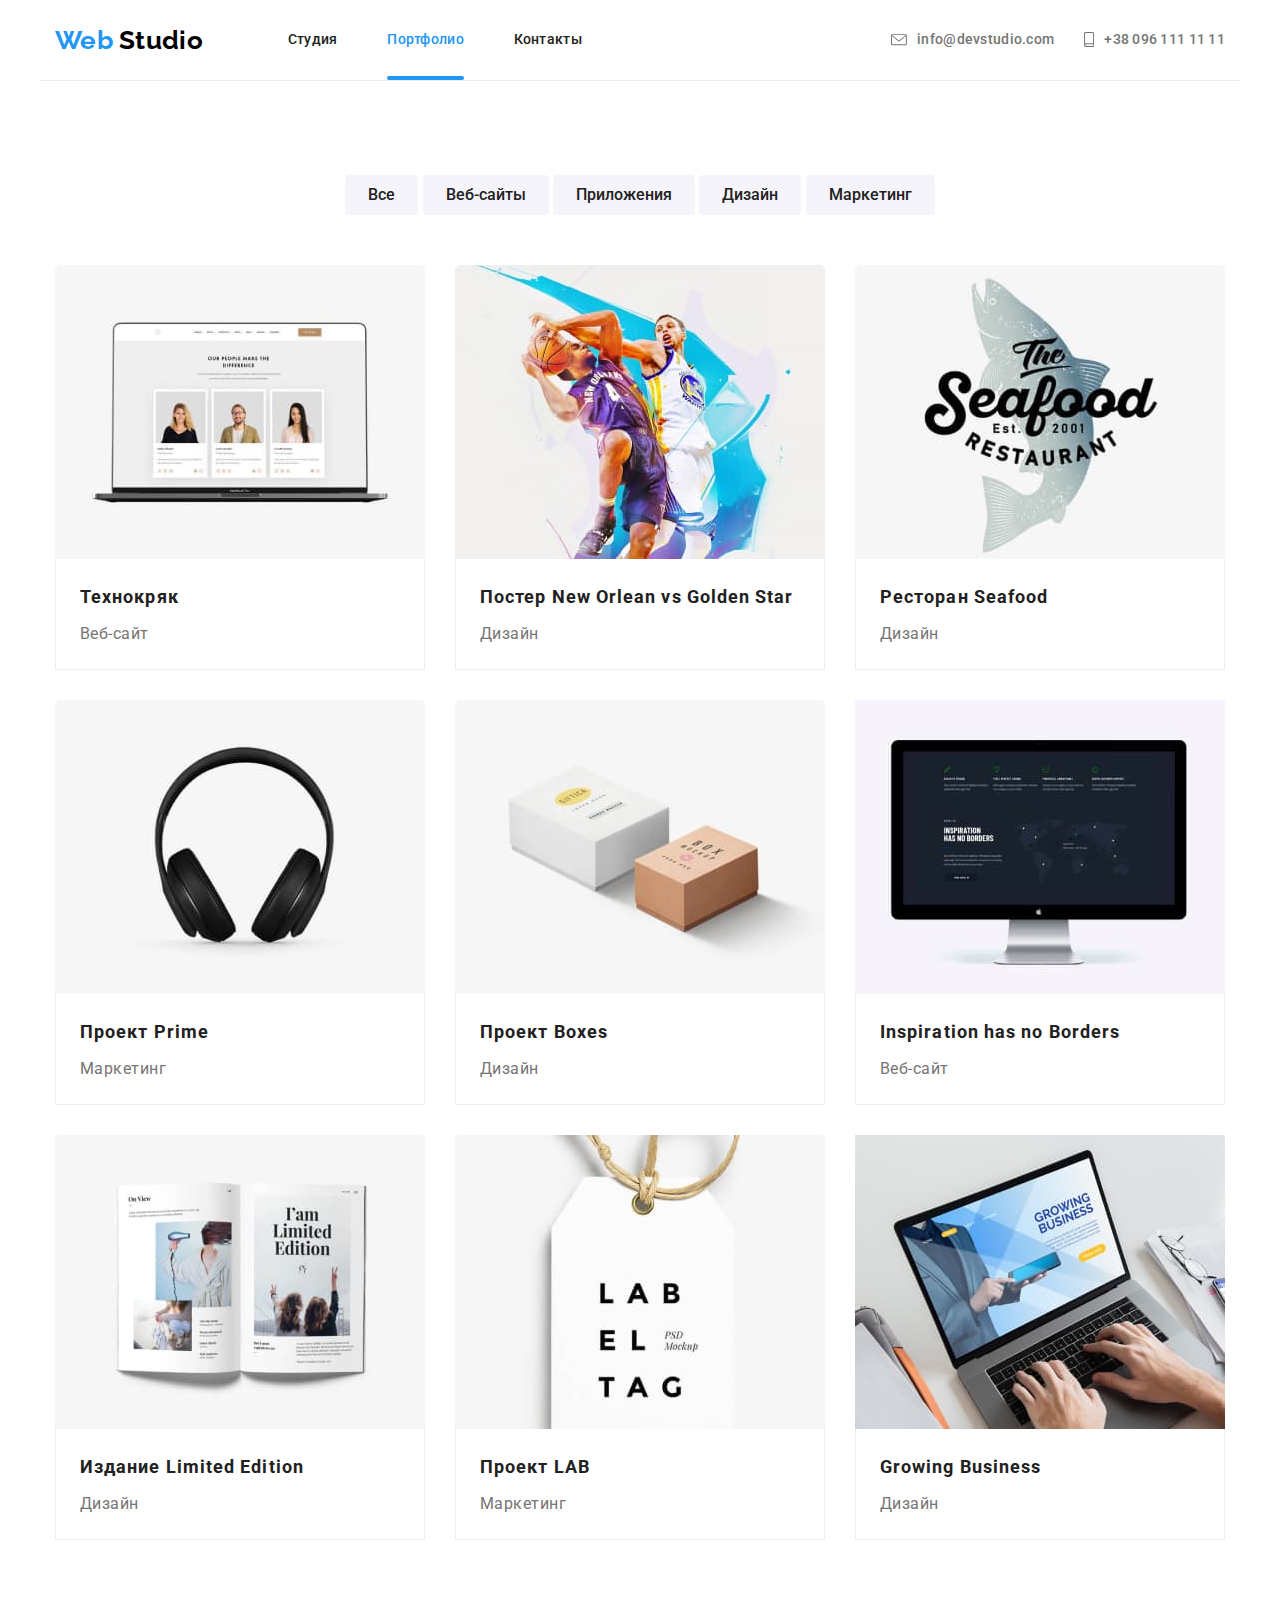
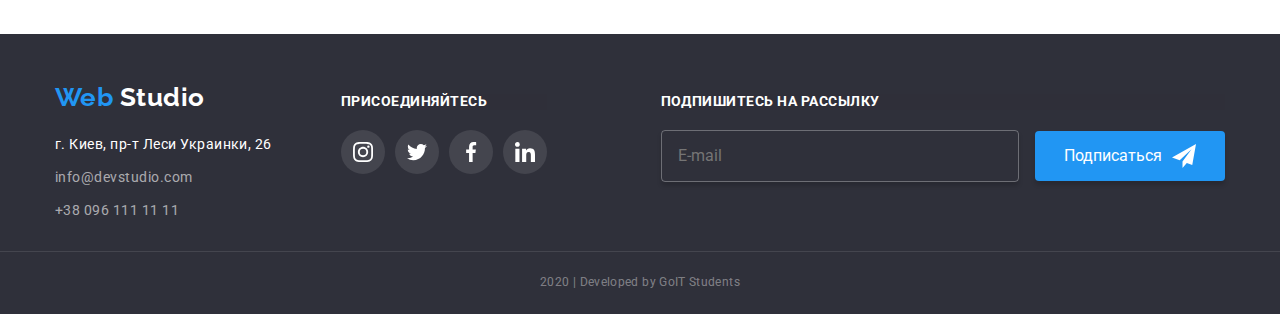
==== portfolio.html @ 8c40f47b "Добавляет файлы" ====
<!DOCTYPE html>
<html lang="ru">
  <head>
    <meta charset="UTF-8" />
    <meta name="viewport" content="width=device-width, initial-scale=1.0" />
    <title>Web Studio</title>
    <link
      href="https://fonts.googleapis.com/css2?family=Raleway&family=Roboto:wght@400;500;700;900&display=swap"
      rel="stylesheet"
    />
    <link
      rel="stylesheet"
      href="https://cdnjs.cloudflare.com/ajax/libs/modern-normalize/0.6.0/modern-normalize.min.css"
    />
    <link rel="stylesheet" href="./css/styles.css" />
  </head>
  <body>
    <!--Шапка сайта-->
    <header class="header">
      <a class="logo" href="./index.html"
        >Web <span class="logo__studio">Studio</span>
      </a>
      <nav class="header-nav">
        <ul class="header-nav__list">
          <li class="header-nav__item">
            <a class="header-nav__link" href="./index.html">Студия</a>
          </li>
          <li class="header-nav__item">
            <a
              class="header-nav__link header-nav__link--active"
              href="./portfolio.html"
              >Портфолио</a
            >
          </li>
          <li class="header-nav__item">
            <a class="header-nav__link" href="">Контакты</a>
          </li>
        </ul>
      </nav>
      <address class="header-address">
        <a
          class="header-address__link header-address__link--mail"
          href="mailto:info@devstudio.com"
        >
          <svg class="address-icon address-icon--mail" width="16" height="12">
            <use href="./images/sprite.svg#mail"></use>
          </svg>
          info@devstudio.com
        </a>
        <a
          class="header-address__link header-address__link--phone"
          href="tel:+380961111111"
        >
          <svg class="address-icon address-icon--phone" width="10" height="15">
            <use href="./images/sprite.svg#phone"></use>
          </svg>
          +38 096 111 11 11
        </a>
      </address>
    </header>
    <main>
      <section class="filter">
        <!--Фильтр-->
        <!--Скрытый заголовок Фильтра-->
        <h1 class="visually-hidden">Фильтр</h1>
        <div class="filter__buttons">
          <button class="filter__btn" type="button">Все</button>
          <button class="filter__btn" type="button">Веб-сайты</button>
          <button class="filter__btn" type="button">Приложения</button>
          <button class="filter__btn" type="button">Дизайн</button>
          <button class="filter__btn" type="button">Маркетинг</button>
          <ul class="filter__list">
            <li class="filter__item">
              <a class="filter__link" href="">
                <div class="filter__img-container">
                  <img
                    class="filter__img"
                    src="./images/img-1-opti.jpg"
                    alt="Технокряк"
                    width="370"
                    height="294"
                  />
                  <div class="filter__sub-img">
                    <p class="filter__sub-text">
                      Технокряк это современная площадка распространения
                      коронавируса. Компании используют эту платформу для
                      цифрового шпионажа и атак на защищённые сервера
                      конкурентов.
                    </p>
                  </div>
                </div>
                <div class="filter__block">
                  <h3 class="section-title-item">Технокряк</h3>
                  <p class="section-text-item">Веб-сайт</p>
                </div>
              </a>
            </li>
            <li class="filter__item">
              <a class="filter__link" href="">
                <div class="filter__img-container">
                  <img
                    src="./images/img-2-opti.jpg"
                    alt="Баскетбол"
                    width="370"
                    height="294"
                  />
                  <div class="filter__sub-img">
                    <p class="filter__sub-text">
                      Технокряк это современная площадка распространения
                      коронавируса. Компании используют эту платформу для
                      цифрового шпионажа и атак на защищённые сервера
                      конкурентов.
                    </p>
                  </div>
                </div>
                <div class="filter__block">
                  <h3 class="section-title-item">
                    Постер New Orlean vs Golden Star
                  </h3>
                  <p class="section-text-item">Дизайн</p>
                </div>
              </a>
            </li>
            <li class="filter__item">
              <a class="filter__link" href="">
                <div class="filter__img-container">
                  <img
                    src="./images/img-3-opti.jpg"
                    alt="Ресторан"
                    width="370"
                    height="294"
                  />
                  <div class="filter__sub-img">
                    <p class="filter__sub-text">
                      Технокряк это современная площадка распространения
                      коронавируса. Компании используют эту платформу для
                      цифрового шпионажа и атак на защищённые сервера
                      конкурентов.
                    </p>
                  </div>
                </div>
                <div class="filter__block">
                  <h3 class="section-title-item">Ресторан Seafood</h3>
                  <p class="section-text-item">Дизайн</p>
                </div>
              </a>
            </li>
            <li class="filter__item">
              <a class="filter__link" href="">
                <div class="filter__img-container">
                  <img
                    src="./images/img-4-opti.jpg"
                    alt="Наушники"
                    width="370"
                    height="294"
                  />
                  <div class="filter__sub-img">
                    <p class="filter__sub-text">
                      Технокряк это современная площадка распространения
                      коронавируса. Компании используют эту платформу для
                      цифрового шпионажа и атак на защищённые сервера
                      конкурентов.
                    </p>
                  </div>
                </div>
                <div class="filter__block">
                  <h3 class="section-title-item">Проект Prime</h3>
                  <p class="section-text-item">Маркетинг</p>
                </div>
              </a>
            </li>
            <li class="filter__item">
              <a class="filter__link" href="">
                <div class="filter__img-container">
                  <img
                    src="./images/img-5-opti.jpg"
                    alt="Коробки"
                    width="370"
                    height="294"
                  />
                  <div class="filter__sub-img">
                    <p class="filter__sub-text">
                      Технокряк это современная площадка распространения
                      коронавируса. Компании используют эту платформу для
                      цифрового шпионажа и атак на защищённые сервера
                      конкурентов.
                    </p>
                  </div>
                </div>
                <div class="filter__block">
                  <h3 class="section-title-item">Проект Boxes</h3>
                  <p class="section-text-item">Дизайн</p>
                </div>
              </a>
            </li>
            <li class="filter__item">
              <a class="filter__link" href="">
                <div class="filter__img-container">
                  <img
                    src="./images/design-opti.jpg"
                    alt="Монитор"
                    width="370"
                    height="294"
                  />
                  <div class="filter__sub-img">
                    <p class="filter__sub-text">
                      Технокряк это современная площадка распространения
                      коронавируса. Компании используют эту платформу для
                      цифрового шпионажа и атак на защищённые сервера
                      конкурентов.
                    </p>
                  </div>
                </div>
                <div class="filter__block">
                  <h3 class="section-title-item">Inspiration has no Borders</h3>
                  <p class="section-text-item">Веб-сайт</p>
                </div>
              </a>
            </li>
            <li class="filter__item">
              <a class="filter__link" href="">
                <div class="filter__img-container">
                  <img
                    src="./images/img-6-opti.jpg"
                    alt="Журнал"
                    width="370"
                    height="294"
                  />
                  <div class="filter__sub-img">
                    <p class="filter__sub-text">
                      Технокряк это современная площадка распространения
                      коронавируса. Компании используют эту платформу для
                      цифрового шпионажа и атак на защищённые сервера
                      конкурентов.
                    </p>
                  </div>
                </div>
                <div class="filter__block">
                  <h3 class="section-title-item">Издание Limited Edition</h3>
                  <p class="section-text-item">Дизайн</p>
                </div>
              </a>
            </li>
            <li class="filter__item">
              <a class="filter__link" href="">
                <div class="filter__img-container">
                  <img
                    src="./images/img-7-opti.jpg"
                    alt="Лейбл"
                    width="370"
                    height="294"
                  />
                  <div class="filter__sub-img">
                    <p class="filter__sub-text">
                      Технокряк это современная площадка распространения
                      коронавируса. Компании используют эту платформу для
                      цифрового шпионажа и атак на защищённые сервера
                      конкурентов.
                    </p>
                  </div>
                </div>
                <div class="filter__block">
                  <h3 class="section-title-item">Проект LAB</h3>
                  <p class="section-text-item">Маркетинг</p>
                </div>
              </a>
            </li>
            <li class="filter__item">
              <a class="filter__link" href="">
                <div class="filter__img-container">
                  <img
                    src="./images/desktop-opti.jpg"
                    alt="Ноутбук"
                    width="370"
                    height="294"
                  />
                  <div class="filter__sub-img">
                    <p class="filter__sub-text">
                      Технокряк это современная площадка распространения
                      коронавируса. Компании используют эту платформу для
                      цифрового шпионажа и атак на защищённые сервера
                      конкурентов.
                    </p>
                  </div>
                </div>
                <div class="filter__block">
                  <h3 class="section-title-item">Growing Business</h3>
                  <p class="section-text-item">Дизайн</p>
                </div>
              </a>
            </li>
          </ul>
        </div>
      </section>
    </main>
    <!--Подвал-->
    <footer class="footer">
      <div class="footer__container">
        <!--  Адресс -->

        <div class="footer-address-cont">
          <a class="logo footer__logo" href="./index.html"
            >Web <span class="logo__studio logo__studio--inverse">Studio</span>
          </a>
          <address class="address">
            г. Киев, пр-т Леси Украинки, 26
            <a
              class="address__link address__link--email"
              href="mailto:info@devstudio.com"
              >info@devstudio.com
            </a>
            <a class="address__link" href="tel:+380961111111"
              >+38 096 111 11 11
            </a>
          </address>
        </div>

        <!--Список ссылок-->

        <div class="footer-soc-links">
          <p class="footer-soc-links__title">ПРИСОЕДИНЯЙТЕСЬ</p>
          <ul class="soc-links soc-links--footer">
            <li class="soc-links__item soc-links__item--footer">
              <a class="soc-link" href="" aria-label="Ссылка на Instagram">
                <svg class="soc-links__icon soc-links__icon--footer">
                  <use href="./images/sprite.svg#instagram"></use>
                </svg>
              </a>
            </li>
            <li class="soc-links__item soc-links__item--footer">
              <a class="soc-link" href="" aria-label="Ссылка на Twitter">
                <svg class="soc-links__icon soc-links__icon--footer">
                  <use href="./images/sprite.svg#twitter"></use>
                </svg>
              </a>
            </li>
            <li class="soc-links__item soc-links__item--footer">
              <a class="soc-link" href="" aria-label="Ссылка на Facebook">
                <svg class="soc-links__icon soc-links__icon--footer">
                  <use href="./images/sprite.svg#facebook"></use>
                </svg>
              </a>
            </li>
            <li class="soc-links__item soc-links__item--footer">
              <a class="soc-link" href="" aria-label="Ссылка на LinkedIn">
                <svg class="soc-links__icon soc-links__icon--footer">
                  <use href="./images/sprite.svg#linkedin"></use>
                </svg>
              </a>
            </li>
          </ul>
        </div>

        <!-- Подписка -->

        <form class="footer-folow" action="">
          <label class="footer-folow__title" for="folow"
            >Подпишитесь на рассылку</label
          >
          <input
            class="footer-folow__input"
            type="email"
            name="email"
            id="folow"
            placeholder="E-mail"
          />
          <button type="button" class="footer-folow__button">
            Подписаться
            <svg class="icon-send" width="24" height="24">
              <use href="./images/sprite.svg#icon-send"></use>
            </svg>
          </button>
        </form>
      </div>
      <p class="copy">2020 | Developed by GoIT Students</p>
    </footer>
  </body>
</html>
---- css/styles.css ----
/*-- Шрифты index: Raleway - 400, Roboto - 900, 700, 500, 400 --*/
/*-- Шрифты portfolio: Raleway - 400, Roboto - 700, 500, 400 --*/
:root {
  --primary-text-color: #757575;
  --title-text-color: #212121;
  --accent-color: #2196f3;
  --primary-white-color: #ffffff;
  --secondary-bg-color: #f5f4fa;
  --icons-grey-color: #afb1b8;
}

/*-- Размер для всех блоков по размеру блока, а не контента */
html {
  box-sizing: border-box;
}
/*------------------- наследие border-box */
*,
*::before,
*::after {
  box-sizing: inherit;
}

/* ----------------все картинки масштабируем относительно размера */
img {
  display: block;
  max-width: 100%;
  height: auto;
}

/*----------------------- Прячем заголовки */
.visually-hidden {
  position: absolute;
  width: 1px;
  height: 1px;
  margin: -1px;
  border: 0;
  padding: 0;
  clip: rect(0 0 0 0);
  overflow: hidden;
}

/*-------------------- все ссылки не подчеркиваются */
a {
  text-decoration: none;
}

/* ------------------ прячем заголовки */
.visually-hidden {
  position: absolute;
  width: 1px;
  height: 1px;
  margin: -1px;
  border: 0;
  padding: 0;
  clip: rect(0 0 0 0);
  overflow: hidden;
}

/* ----------------все картинки масштабируем относительно размера */
img {
  display: block;
  max-width: 100%;
  height: auto;
}

/*------------------- всё, что с цветом акцента */
.logo,
.header-nav__list .header-nav__link--active,
.header-nav__link:hover,
.header-nav__link:focus,
.address__link:hover,
.address__link:focus,
.header-address__link:hover,
.header-address__link:focus,
.header-address__link:hover .address-icon,
.header-address__link:focus .address-icon,
.modal__form input:hover,
.modal__close-btn:hover,
.modal__close-btn:focus,
.soc-link:focus,
.clients__item:hover .clients__icon,
.clients__item:focus,
button:focus,
.filter__item:focus {
  color: var(--accent-color);
  fill: var(--accent-color);
  --color2: var(--accent-color);
}

.soc-link:hover {
  background-color: var(--accent-color);
}

/*------------------- основной фон */
body,
.team__item,
.team__subtitle {
  background-color: var(--primary-white-color);
  font-family: Roboto, sans-serif;
  letter-spacing: 0.03em;
}

/* -------- убираем маркеры */
ul {
  list-style: none;
}

/* ---------------------------- Header */
.header {
  letter-spacing: 0.02em;
  font-weight: 500;
  font-size: 14px;
  line-height: 1.14;
  padding-left: 15px;
  padding-right: 15px;

  padding-left: 15px;
  padding-right: 15px;
  width: 1200px;
  margin-left: auto;
  margin-right: auto;

  display: flex;
  align-items: center;
  border-bottom: 1px solid #ececec;
}

/* Logo */
.logo {
  color: var(--accent-color);
  font-family: Raleway, sans-serif;
  font-weight: 700;
  font-size: 26px;
  line-height: 1.19;

  transition: transform 250ms cubic-bezier(0.4, 0, 0.2, 1);
}

.logo__studio {
  color: #000000;
}

/*--------------------- ссылки навигации */
.header-nav {
  margin-right: auto;
  margin-left: 85px;
}
.header-nav__list {
  width: 294px;
  display: flex;
  justify-content: space-between;

  padding-left: 0px;
  margin: 0;
}
.header-nav__item {
  position: relative;

  padding-top: 32px;
  padding-bottom: 32px;
}

.header-nav__link {
  transition: color 250ms cubic-bezier(0.4, 0, 0.2, 1);
}

.header-nav__link--active::before {
  content: '';
  position: absolute;
  bottom: 0;

  display: inline-block;
  width: 100%;
  height: 4px;
  background-color: var(--accent-color);
  border-radius: 2px;
}

/* ---------------------- адрес в хедере */

.header-address {
  display: inline-flex;
  align-items: center;
}

.header-address__link {
  color: var(--primary-text-color);
  font-style: normal;
  display: inline-flex;
  align-items: center;
  transition: color 250ms cubic-bezier(0.4, 0, 0.2, 1);
}

.header-address__link--mail {
  margin-right: 30px;
}

.address-icon {
  fill: var(--primary-text-color);
  margin-right: 10px;
  transition: fill 250ms cubic-bezier(0.4, 0, 0.2, 1);
}

/*------------------------------- Hero */
.hero {
  background-image: linear-gradient(
      to right,
      rgba(47, 48, 58, 0.8),
      rgba(47, 48, 58, 0.8)
    ),
    url('../images/fonpic-opti.jpg');
  background-repeat: no-repeat;
  background-position: center;
  background-size: cover;

  max-width: 1600px;
  min-height: 600px;
  display: flex;
  justify-content: center;
  align-items: center;
  margin-left: auto;
  margin-right: auto;
}

.hero__container {
  text-align: center;
  width: 1200px;
  padding-left: 15px;
  padding-right: 15px;
}

.hero__title {
  font-weight: 900;
  font-size: 44px;
  line-height: 1.36;
  color: var(--primary-white-color);
  margin-top: 0;
  margin-bottom: 0;
  margin-left: auto;
  margin-right: auto;
  letter-spacing: 0.06em;
  max-width: 700px;
}

.hero__button,
.modal__send-btn {
  display: inline-block;
  padding: 10px 32px;
  margin-top: 30px;
  border: none;
  border-radius: 4px;

  font-weight: 700;
  font-size: 16px;
  line-height: 1.88;
  color: var(--primary-white-color);
  background-color: var(--accent-color);

  box-shadow: 0px 4px 4px rgba(0, 0, 0, 0.15);
}

.hero__button:focus,
.modal__send-btn:focus {
  color: var(--primary-white-color);
  background-color: var(--accent-color);
}

/* ----------- Модалка --------------------- */

.backdrop {
  position: fixed;
  top: 0;
  left: 0;
  width: 100%;
  height: 100%;

  background-color: rgba(0, 0, 0, 0.2);
  opacity: 1;

  visibility: visible;
  transition: opacity 250ms cubic-bezier(0.4, 0, 0.2, 1);
}

.backdrop--is-hidden {
  opacity: 0;
  pointer-events: none;
  visibility: hidden;
}

.backdrop--is-hidden .modal {
  top: 50%;
  left: 50%;
  transform: translate(-50%, -50%) scale(0.1);
}

.modal {
  position: absolute;
  top: 50%;
  left: 50%;

  transform: translate(-50%, -50%) scale(1);

  width: 528px;
  height: 580px;
  padding: 40px;

  background-color: var(--primary-white-color);
  box-shadow: 0px 2px 1px rgba(0, 0, 0, 0.2), 0px 1px 1px rgba(0, 0, 0, 0.14),
    0px 1px 3px rgba(0, 0, 0, 0.12);
  border-radius: 4px;

  transition: transform 250ms cubic-bezier(0.4, 0, 0.2, 1);
}

.modal__close-icon {
  border: none;
  padding: 0;
  margin: 0;
  border: none;
  --color3: rgba(0, 0, 0, 0.1);

  display: flex;
  justify-content: center;
  align-items: center;
}

.modal__title {
  font-family: Roboto;
  font-weight: 700;
  font-size: 20px;
  line-height: 1.15;
  text-align: center;
  letter-spacing: 0.03em;

  margin: 0 0 30px;
}

/* ----------- формы & span ----------------------- */

.modal-item {
  position: relative;
}

.modal-item:not(:last-child) {
  margin-bottom: 28px;
}

.modal__send-btn {
  padding: 10px 55px;
  display: block;
  margin-left: auto;
  margin-right: auto;
}

/* ----------- modal icons, inputs & labels ------------------ */

.modal__input {
  width: 100%;
  height: 40px;
  padding: 12px 18px 12px 42px;
  margin: 0;

  border: 1px solid rgba(33, 33, 33, 0.2);
  border-radius: 4px;
  outline: 0px;
}

.modal__input:focus {
  border-color: var(--accent-color);
}

.modal__label {
  position: absolute;
  top: 50%;
  left: 42px;

  display: inline-block;
  transform: translateY(-50%);

  font-family: Roboto;
  font-weight: 400;
  font-size: 14px;
  line-height: 1.14px;
  letter-spacing: 0.01em;

  color: var(--primary-text-color);
  transition: transform 250ms cubic-bezier(0.4, 0, 0.2, 1);
}

.modal-item:focus-within .modal__label,
.modal__input:not(:placeholder-shown) + .modal__label {
  transform: translateX(-26px) translateY(-32px);
}

.modal-item:focus-within .modal-item-icon,
.modal-item:focus-within .modal__label {
  fill: var(--accent-color);
  color: var(--accent-color);
}

.modal-item--comment {
  position: relative;
  height: 120px;
}

.modal__input--comment {
  padding: 12px 16px;
  resize: none;
  height: 100%;
  margin-bottom: 0;
}

.modal__label--comment {
  top: 20px;
  left: 16px;
}

.modal-item--comment:focus-within .modal__label,
.modal__input--comment:not(:placeholder-shown) + .modal__label {
  transform: translateY(-32px);
}

.modal__item-check {
  margin-top: 20px;
  margin-bottom: 30px;
  font-family: Roboto;
  font-weight: 400;
  font-size: 14px;
  line-height: 1.71;
  color: var(--primary-text-color);
}

.modal__label-check {
  display: flex;
  align-items: center;
  justify-content: center;
}

.checkbox-hidden:checked + .modal__check-icon {
  background-color: var(--accent-color);
  border-color: var(--accent-color);
  background-image: url(../svg-full/modal-check.svg);
  background-size: contain;
  background-origin: border-box;
}

.checkbox-hidden {
  position: absolute;
  width: 1px;
  height: 1px;
  margin: -1px;
  border: 0;
  padding: 0;
  clip: rect(0 0 0 0);
  overflow: hidden;
}

.modal__check-icon {
  display: inline-block;
  margin-right: 5px;
  width: 15px;
  height: 16px;
  border: 2px solid black;
  border-radius: 20%;
  transition: checked 250ms cubic-bezier(0.4, 0, 0.2, 1);
}

.modal__check-link {
  text-decoration: underline;
}

.modal__box-icon {
  position: absolute;
  display: inline-block;
  top: 50%;
  left: 16px;

  transform: translateY(-50%);
  transition: transform 250ms cubic-bezier(0.4, 0, 0.2, 1);

  pointer-events: none;
}

.modal-item-icon {
  fill: var(--title-text-color);
}

.modal__close-btn {
  position: absolute;
  top: 8px;
  right: 8px;

  width: 30px;
  height: 30px;
  padding: 0;
  margin: 0;

  background-color: transparent;
  border: none;
}

/*------------ преимущества, команда, фильтр */

.features {
  padding-top: 94px;
  padding-bottom: 94px;
  width: 1200px;
  margin-left: auto;
  margin-right: auto;
}

.features__container {
  padding-left: 15px;
  padding-right: 15px;
}

.features__title {
  margin-top: 0;
  margin-bottom: 0;
}

.features__list {
  margin: 0;
  padding: 0;
  display: flex;
}

.features__item {
  margin: 0px;
  width: calc((100% - 90px) / 4);
}
.features__item:not(:last-child) {
  margin-right: 30px;
}

.features-box {
  width: 270px;
  height: 120px;
  display: flex;
  justify-content: center;
  align-items: center;
  background-color: var(--secondary-bg-color);
  border-radius: 4px;
}

.features__icon {
  width: 70px;
  height: 70px;
}

.features__text {
  font-weight: 400;
  font-size: 14px;
  line-height: 1.71;
  color: var(--primary-text-color);

  margin: 0px;
}

/* ----------------------- WORK SECTION */
.work__subtitle {
  margin: 0;

  font-weight: 700;
  font-size: 14px;
  line-height: 1.14;
  text-transform: uppercase;

  color: var(--primary-white-color);
}

.work__item {
  position: relative;
}

.work__box {
  position: absolute;
  bottom: 0;

  display: flex;
  justify-content: center;
  align-items: center;

  width: 100%;
  height: 70px;
  background: rgba(47, 48, 58, 0.8);
}

/*------------------------ Чем мы занимаемся? */
.work {
  padding-top: 94px;
  padding-bottom: 94px;
  width: 1200px;
  margin-left: auto;
  margin-right: auto;
  border-top: 1px solid #ececec;
}

.work__container {
  padding-left: 15px;
  padding-right: 15px;
}

.work__title,
.team__title,
.clients__title {
  font-weight: 700;
  font-size: 36px;
  line-height: 1.19;
  text-align: center;
  margin-top: 0;
  margin-bottom: 50px;
}

.work__list {
  justify-content: center;
  padding-left: 0px;
  margin-top: 50px;
  margin-bottom: 0;
  display: flex;
  text-align: center;
}

.work__item:not(:last-child) {
  margin-right: 30px;
}

.work__item {
  width: calc((100% - 60px) / 3);
}

.footer-soc-links__title,
.footer-folow__title {
  font-weight: 700;
  font-size: 14px;
  line-height: 1.14;
  text-align: center;
  text-transform: uppercase;

  margin: 0px;
  padding-top: 27px;
  padding-bottom: 27px;
  background-color: rgba(47, 48, 58, 0.8);
}

/*----------------- Черные заголовки */
.header-nav__link,
.work__title,
.team__title,
.clients__title,
.subtitle,
.team__subtitle,
.filter__btn {
  color: var(--title-text-color);
}

/*------------------------------------ Team */
.team {
  padding-top: 94px;
  padding-bottom: 94px;
  width: 1200px;
  margin-left: auto;
  margin-right: auto;
  background-color: var(--secondary-bg-color);
}

.team__container {
  padding-left: 15px;
  padding-right: 15px;
}

.team__title {
  margin-top: 0;
}

.team__list {
  display: flex;
  justify-content: center;
  margin-top: 0px;
  padding-left: 0px;
  font-size: 0;
}
.team__item:not(:last-child) {
  margin-right: 30px;
}

.team__item {
  width: calc((100% - 90px) / 4);
  box-shadow: 0px 2px 1px rgba(0, 0, 0, 0.2), 0px 1px 1px rgba(0, 0, 0, 0.14),
    0px 1px 3px rgba(0, 0, 0, 0.12);

  border-bottom-left-radius: 4px;
  border-bottom-right-radius: 4px;
}

.team__subtitle {
  font-weight: 500;
  font-size: 16px;
  line-height: 1.19;
  text-align: center;
  margin-top: 30px;
  margin-bottom: 0;
}
.team__text {
  font-weight: 400;
  font-size: 16px;
  line-height: 1.19;
  color: var(--primary-text-color);
  margin-top: 10px;
  margin-bottom: 0;
  text-align: center;
}
/* ----------------------------SOCIAL LINKS */
.soc-links {
  padding-left: 0px;
  margin-top: 16px;
  margin-bottom: 24px;
  display: inline-flex;
  justify-content: center;
  align-items: center;
  width: 100%;
}

.soc-link {
  width: 100%;
  height: 100%;
  display: inline-flex;
  justify-content: center;
  align-items: center;
  border-radius: 50%;

  transition: background-color 250ms cubic-bezier(0.4, 0, 0.2, 1);
}

.soc-links__item:not(:last-child) {
  margin-right: 10px;
}

.soc-links__item {
  width: 44px;
  height: 44px;
}

.soc-links__icon {
  width: 20px;
  height: 20px;
  border: none;
  fill: var(--icons-grey-color);

  transition: fill 250ms cubic-bezier(0.4, 0, 0.2, 1);
}

.soc-link:hover .soc-links__icon {
  fill: var(--primary-white-color);
}

/* --------------------------------- Клиенты */

.clients {
  padding-top: 94px;
  padding-bottom: 94px;
  width: 1200px;
  margin-left: auto;
  margin-right: auto;
}

.clients__container {
  padding-left: 15px;
  padding-right: 15px;
}

.clients__list {
  display: flex;
  align-items: center;
  margin-top: 0;
  margin-bottom: 0;
  padding-left: 0px;
}

.clients__item:not(:last-child) {
  margin-right: 30px;
}

.clients__item {
  width: calc((100% - 5 * 30px) / 6);
  height: 90px;
  border: 1px solid var(--icons-grey-color);
  border-radius: 4px;
  transition: border 250ms cubic-bezier(0.4, 0, 0.2, 1);
}

.clients__item:hover {
  color: var(--accent-color);
  border: 1px solid var(--accent-color);
  border-radius: 4px;
}

.clients__link {
  width: 100%;
  height: 100%;
  font-size: 0;
  display: flex;
  justify-content: center;
  align-items: center;
}

.clients__icon {
  fill: var(--icons-grey-color);
  transition: fill 250ms cubic-bezier(0.4, 0, 0.2, 1);
}
.clients__icon--one {
  width: 45px;
  height: 50px;
}
.clients__icon--two {
  width: 40px;
  height: 52px;
}
.clients__icon--three {
  width: 41px;
  height: 43px;
}
.clients__icon--four {
  width: 80px;
  height: 43px;
}
.clients__icon--five {
  width: 59px;
  height: 47px;
}
.clients__icon--six {
  width: 89px;
  height: 46px;
}

/* -------------------------- Футер */
.footer {
  background-color: #2f303a;
  letter-spacing: 0.03em;
  padding-top: 48px;
}

.footer__container {
  padding-left: 15px;
  padding-right: 15px;
  display: flex;
  align-items: baseline;
  margin-left: auto;
  margin-right: auto;
  width: 1200px;
}
.logo__studio--inverse {
  margin-bottom: 10px;
  color: var(--primary-white-color);
}

/*-------------------- адрес в футере */

.footer-address-cont {
  margin-bottom: 28px;
  flex-direction: column;
  margin-right: 69px;
}

.address {
  font-weight: 400;
  font-size: 14px;
  line-height: 1.71;
  font-style: normal;
  display: flex;
  flex-direction: column;
  color: var(--primary-white-color);
  padding-top: 20px;
}

.address__link {
  color: rgba(255, 255, 255, 0.6);
  transition: color 250ms cubic-bezier(0.4, 0, 0.2, 1);
}
.address__link--email {
  margin-top: 9px;
  margin-bottom: 9px;
}

/* ----------------------- FOOTER SOCIAL LINKS */

.footer-soc-links {
  padding: 0;
  margin: 0;
  font-size: 0;
}

.soc-links__item--footer {
  background-color: rgba(255, 255, 255, 0.1);
  border-radius: 50%;
}
.footer-soc-links__title {
  font-weight: 700;
  font-size: 14px;
  line-height: 1.14;
  text-transform: uppercase;
  text-align: left;

  padding: 0;
  margin-bottom: 20px;
  color: var(--primary-white-color);
}

.soc-links--footer {
  margin: 0;
}

.soc-links__icon--footer {
  fill: var(--primary-white-color);
}

/* --------------------------- Рассылка */
.footer-folow {
  margin-left: auto;
}

.footer-folow__title {
  color: var(--primary-white-color);
  text-transform: uppercase;
  display: block;
  text-align: left;
  margin: 0 0 20px;
  padding: 0;
}

.footer-folow__input {
  width: 358px;

  font-family: Roboto;
  font-weight: 400;
  font-size: 16px;
  line-height: 1.25;
  color: rgba(255, 255, 255, 0.6);
  background-color: transparent;
  padding: 15px 16px;
  border: 1px solid rgba(255, 255, 255, 0.3);
  border-radius: 4px;
  box-shadow: 0px 4px 4px rgba(0, 0, 0, 0.15);
}

.footer-folow__button {
  display: inline-flex;
  height: 50px;
  padding: 9px 28px;
  margin-left: 12px;
  text-decoration: none;
  align-items: center;

  background-color: var(--accent-color);
  color: var(--primary-white-color);
  box-shadow: 0px 4px 4px rgba(0, 0, 0, 0.15);
  border: 1px solid transparent;
  border-radius: 4px;
}

.footer-folow__button:focus {
  color: var(--primary-white-color);
}

.icon-send {
  margin-left: 10px;
  fill: var(--primary-white-color);
}

/*------------------------------ Copyrights */
.copy {
  font-weight: 400;
  font-size: 12px;
  line-height: 2;
  letter-spacing: 0.03em;
  color: rgba(255, 255, 255, 0.4);
  padding-top: 18px;
  padding-bottom: 20px;
  text-align: center;
  margin: 0;
  border-top: 1px solid rgba(255, 255, 0255, 0.1);
}

/* ------------------------------ buttons */
.filter__btn {
  background-color: var(--secondary-bg-color);
  font-family: inherit;
  padding: 25px 100px;
  border-radius: 4px;
  margin: 0px;
}

/* -------- PORTFOLIO ----------- */

/* Filter */
.filter {
  padding-top: 94px;
  padding-bottom: 94px;
}

.filter__buttons {
  width: 1200px;
  padding-left: 15px;
  padding-right: 15px;
  text-align: center;
  justify-content: center;
  margin-left: auto;
  margin-right: auto;
}

/* ------------------------- filter-buttons */
.filter__btn {
  font-weight: 500;
  font-size: 16px;
  line-height: 1.63;
  text-align: center;
  display: inline-block;
  border-radius: 4px;
  padding: 6px 22px;
  border: 1px solid transparent;

  transition: background-color 250ms cubic-bezier(0.4, 0, 0.2, 1),
    color 250ms cubic-bezier(0.4, 0, 0.2, 1);
}

.filter__btn:hover {
  background-color: var(--accent-color);
  color: var(--primary-white-color);
  box-shadow: 0px 2px 2px rgba(0, 0, 0, 0.12), 0px 1px 2px rgba(0, 0, 0, 0.08),
    0px 3px 1px rgba(0, 0, 0, 0.1);
}

/*--------------------- filter-cards */
.section-title-item {
  font-weight: 700;
  font-size: 18px;
  line-height: 2;
  letter-spacing: 0.06em;
  color: var(--title-text-color);
  margin-top: 0;
  margin-bottom: 4px;
}

.section-text-item {
  font-weight: 400;
  font-size: 16px;
  line-height: 1.88;
  color: var(--primary-text-color);
  margin: 0;
}

.filter__list {
  display: flex;
  flex-wrap: wrap;
  justify-content: center;
  padding-left: 0px;
  margin-top: 50px;
  margin-bottom: 0px;
}
.filter__item {
  text-align: left;
  margin-bottom: 30px;
}

.filter__item:nth-last-child(-n + 3) {
  margin-bottom: 0px;
}
.filter__item:not(:nth-child(3n)) {
  margin-right: 30px;
}
.filter__item:hover {
  box-shadow: 1px 4px 6px rgba(0, 0, 0, 0.16), 0px 4px 4px rgba(0, 0, 0, 0.06),
    0px 1px 1px rgba(0, 0, 0, 0.12);
}

.filter__img-container {
  position: relative;
  content: '';
  overflow: hidden;
}

.filter__block {
  padding: 20px 24px;
  border: 1px solid #eeeeee;
  border-top: transparent;
}

.filter__sub-img {
  position: absolute;
  top: 100%;
  left: 0;
  width: 100%;
  height: 100%;
  display: inline-block;
  color: var(--primary-white-color);
  background-color: rgba(33, 150, 243, 0.9);

  transition: transform 250ms cubic-bezier(0.4, 0, 0.2, 1);
}

.filter__sub-text {
  margin: 63px 24px;

  font-family: Roboto;
  font-weight: 400;
  font-size: 18px;
  line-height: 1.56;
}

.filter__link:hover .filter__sub-img {
  transform: translateY(-100%);
}
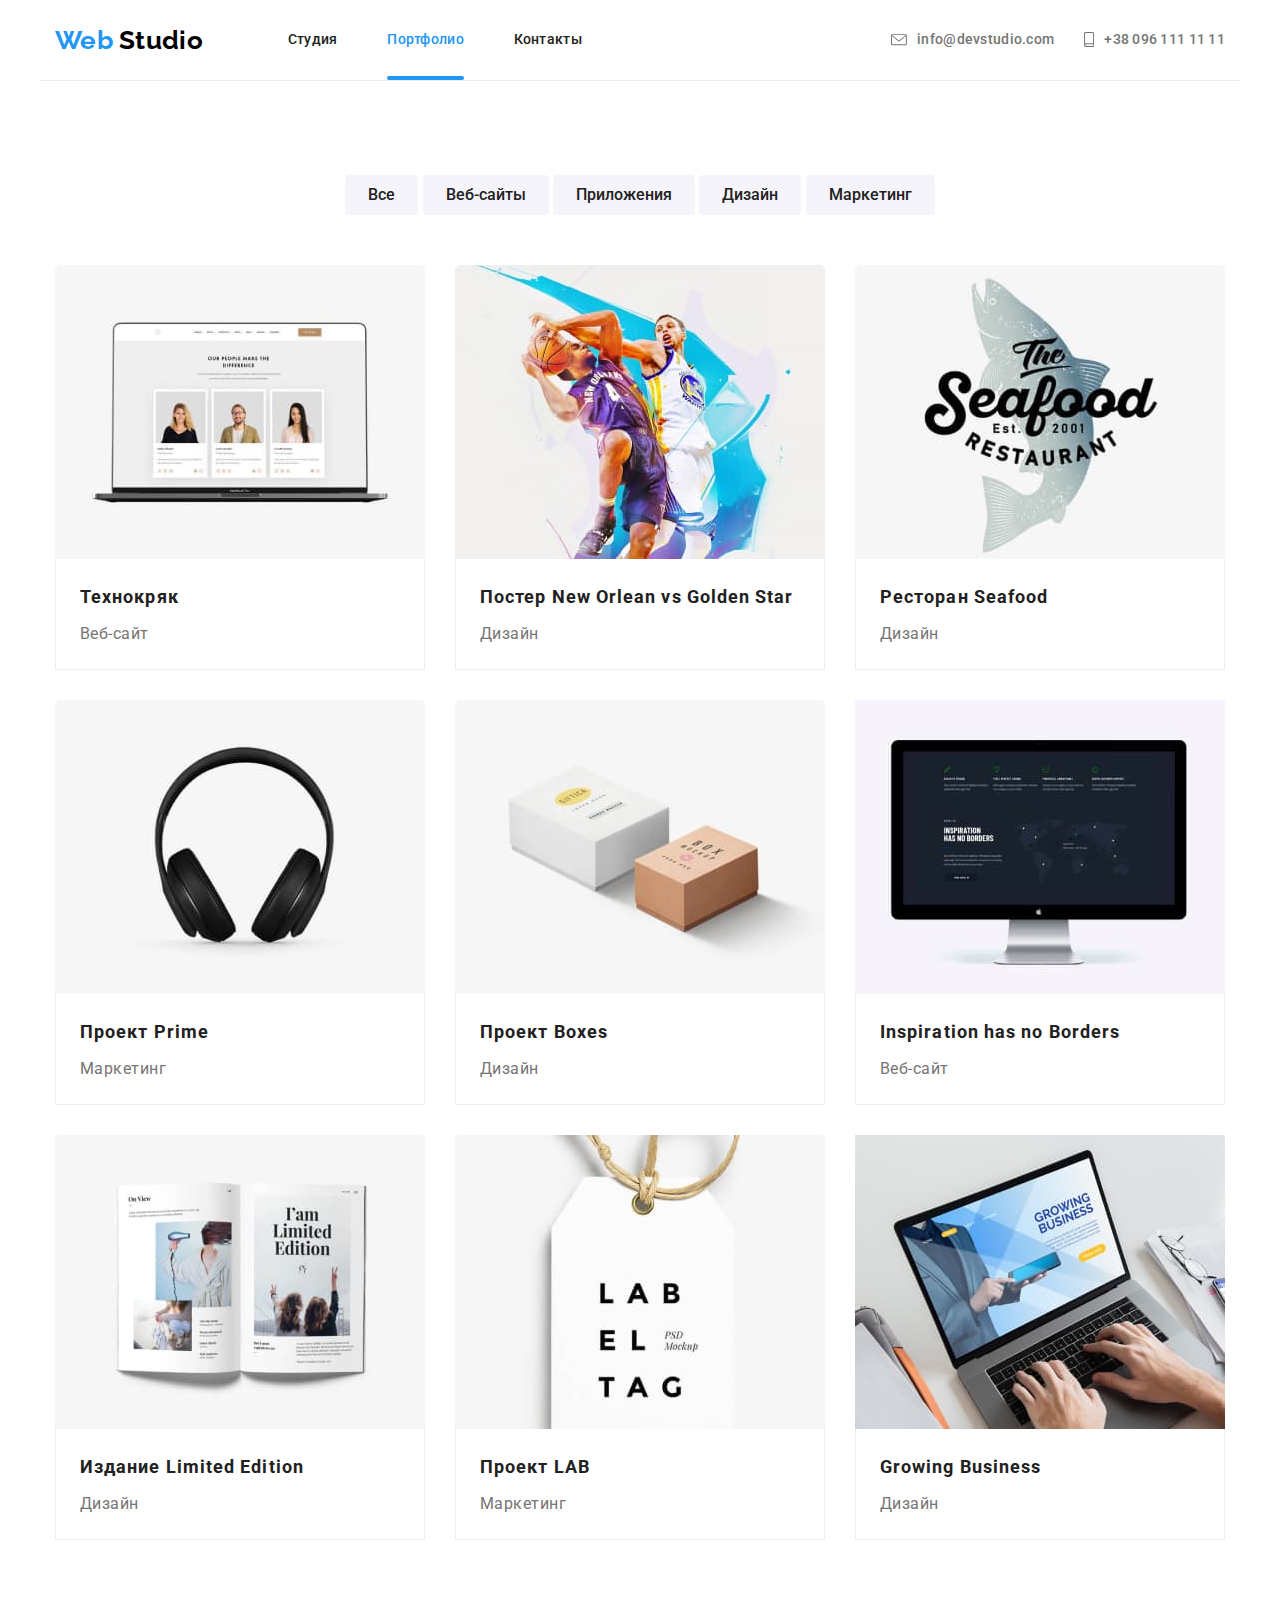
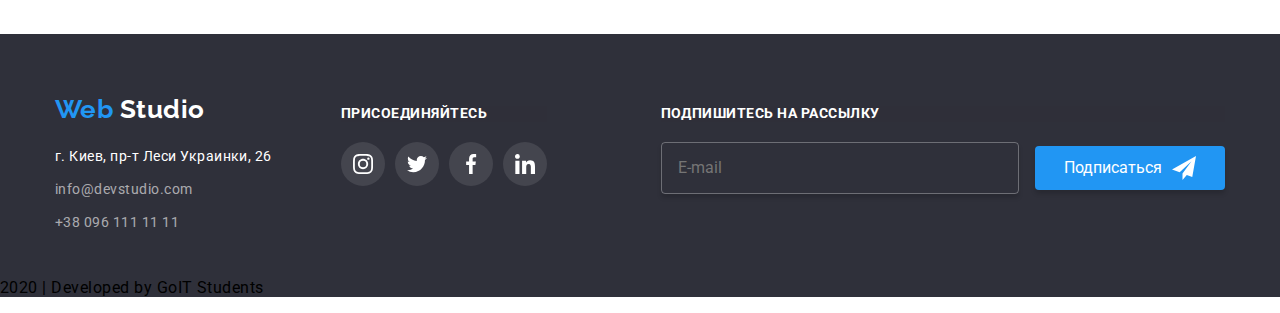
==== commit b4e43512: "Добавляет файлы index" ====
--- a/portfolio.html
+++ b/portfolio.html
@@ -58,7 +58,7 @@
         </a>
       </address>
     </header>
-    <main>
+    <main class="main-portfolio">
       <section class="filter">
         <!--Фильтр-->
         <!--Скрытый заголовок Фильтра-->
--- a/css/styles.css
+++ b/css/styles.css
@@ -54,13 +54,6 @@
   padding: 0;
   clip: rect(0 0 0 0);
   overflow: hidden;
-}
-
-/* ----------------все картинки масштабируем относительно размера */
-img {
-  display: block;
-  max-width: 100%;
-  height: auto;
 }
 
 /*------------------- всё, что с цветом акцента */
@@ -76,7 +69,6 @@
 .header-address__link:focus .address-icon,
 .modal__form input:hover,
 .modal__close-btn:hover,
-.modal__close-btn:focus,
 .soc-link:focus,
 .clients__item:hover .clients__icon,
 .clients__item:focus,
@@ -92,9 +84,7 @@
 }
 
 /*------------------- основной фон */
-body,
-.team__item,
-.team__subtitle {
+body {
   background-color: var(--primary-white-color);
   font-family: Roboto, sans-serif;
   letter-spacing: 0.03em;
@@ -114,8 +104,6 @@
   padding-left: 15px;
   padding-right: 15px;
 
-  padding-left: 15px;
-  padding-right: 15px;
   width: 1200px;
   margin-left: auto;
   margin-right: auto;
@@ -133,7 +121,7 @@
   font-size: 26px;
   line-height: 1.19;
 
-  transition: transform 250ms cubic-bezier(0.4, 0, 0.2, 1);
+  transition: color 250ms cubic-bezier(0.4, 0, 0.2, 1);
 }
 
 .logo__studio {
@@ -439,7 +427,7 @@
 .checkbox-hidden:checked + .modal__check-icon {
   background-color: var(--accent-color);
   border-color: var(--accent-color);
-  background-image: url(../svg-full/modal-check.svg);
+  background-image: url(../images/modal-check.svg);
   background-size: contain;
   background-origin: border-box;
 }
@@ -557,36 +545,8 @@
   margin: 0px;
 }
 
-/* ----------------------- WORK SECTION */
-.work__subtitle {
-  margin: 0;
-
-  font-weight: 700;
-  font-size: 14px;
-  line-height: 1.14;
-  text-transform: uppercase;
-
-  color: var(--primary-white-color);
-}
-
-.work__item {
-  position: relative;
-}
-
-.work__box {
-  position: absolute;
-  bottom: 0;
-
-  display: flex;
-  justify-content: center;
-  align-items: center;
-
-  width: 100%;
-  height: 70px;
-  background: rgba(47, 48, 58, 0.8);
-}
-
-/*------------------------ Чем мы занимаемся? */
+/*-------------------WORK Чем мы занимаемся? */
+
 .work {
   padding-top: 94px;
   padding-bottom: 94px;
@@ -610,6 +570,7 @@
   text-align: center;
   margin-top: 0;
   margin-bottom: 50px;
+  color: var(--title-text-color);
 }
 
 .work__list {
@@ -621,33 +582,41 @@
   text-align: center;
 }
 
+.work__item {
+  width: calc((100% - 60px) / 3);
+  position: relative;
+}
+
 .work__item:not(:last-child) {
   margin-right: 30px;
 }
 
-.work__item {
-  width: calc((100% - 60px) / 3);
-}
-
-.footer-soc-links__title,
-.footer-folow__title {
+.work__box {
+  position: absolute;
+  bottom: 0;
+
+  display: flex;
+  justify-content: center;
+  align-items: center;
+
+  width: 100%;
+  height: 70px;
+  background: rgba(47, 48, 58, 0.8);
+}
+
+.work__subtitle {
+  margin: 0;
+
   font-weight: 700;
   font-size: 14px;
   line-height: 1.14;
-  text-align: center;
   text-transform: uppercase;
 
-  margin: 0px;
-  padding-top: 27px;
-  padding-bottom: 27px;
-  background-color: rgba(47, 48, 58, 0.8);
+  color: var(--primary-white-color);
 }
 
 /*----------------- Черные заголовки */
 .header-nav__link,
-.work__title,
-.team__title,
-.clients__title,
 .subtitle,
 .team__subtitle,
 .filter__btn {
@@ -837,7 +806,7 @@
 .footer {
   background-color: #2f303a;
   letter-spacing: 0.03em;
-  padding-top: 48px;
+  padding-top: 60px;
 }
 
 .footer__container {
@@ -883,6 +852,20 @@
 }
 
 /* ----------------------- FOOTER SOCIAL LINKS */
+
+.footer-soc-links__title,
+.footer-folow__title {
+  font-weight: 700;
+  font-size: 14px;
+  line-height: 1.14;
+  text-align: center;
+  text-transform: uppercase;
+
+  margin: 0px;
+  padding-top: 27px;
+  padding-bottom: 27px;
+  background-color: rgba(47, 48, 58, 0.8);
+}
 
 .footer-soc-links {
   padding: 0;
@@ -945,17 +928,18 @@
 
 .footer-folow__button {
   display: inline-flex;
-  height: 50px;
-  padding: 9px 28px;
+  padding: 10px 29px;
   margin-left: 12px;
   text-decoration: none;
   align-items: center;
 
+  border: none;
+  border-radius: 4px;
+
+  color: var(--primary-white-color);
   background-color: var(--accent-color);
-  color: var(--primary-white-color);
+
   box-shadow: 0px 4px 4px rgba(0, 0, 0, 0.15);
-  border: 1px solid transparent;
-  border-radius: 4px;
 }
 
 .footer-folow__button:focus {
@@ -965,20 +949,6 @@
 .icon-send {
   margin-left: 10px;
   fill: var(--primary-white-color);
-}
-
-/*------------------------------ Copyrights */
-.copy {
-  font-weight: 400;
-  font-size: 12px;
-  line-height: 2;
-  letter-spacing: 0.03em;
-  color: rgba(255, 255, 255, 0.4);
-  padding-top: 18px;
-  padding-bottom: 20px;
-  text-align: center;
-  margin: 0;
-  border-top: 1px solid rgba(255, 255, 0255, 0.1);
 }
 
 /* ------------------------------ buttons */
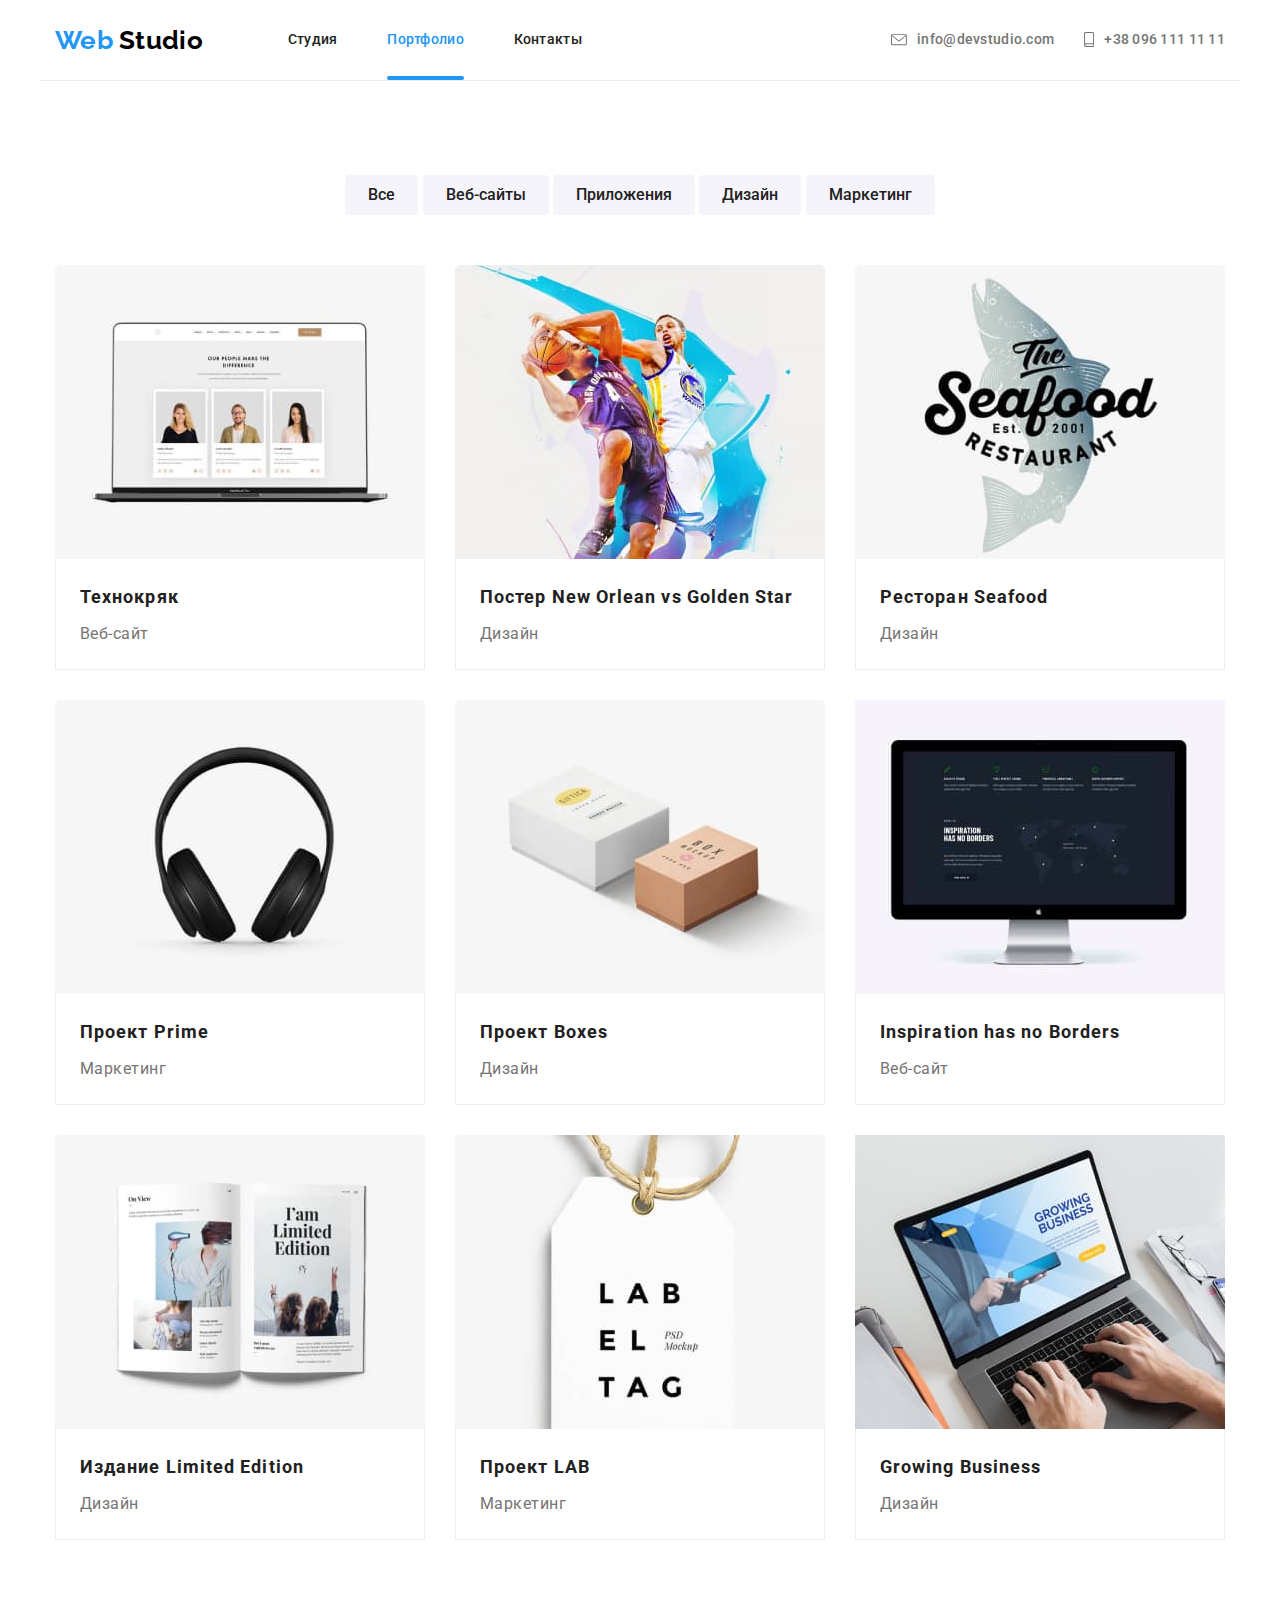
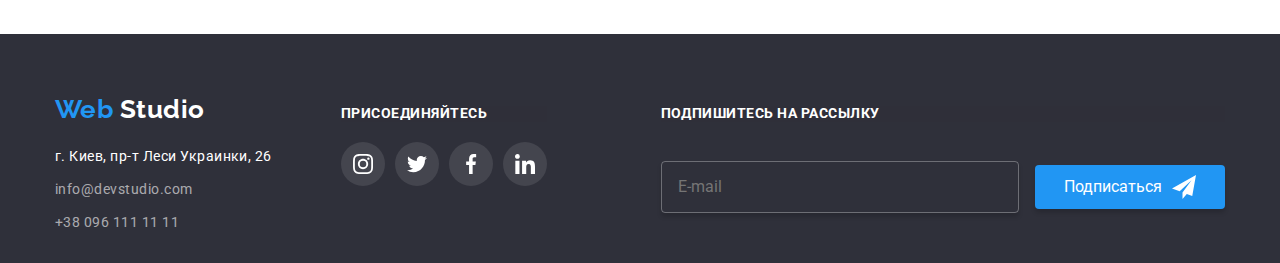
==== commit e632648a: "Убирает отступ у футера" ====
--- a/portfolio.html
+++ b/portfolio.html
@@ -353,26 +353,28 @@
 
         <!-- Подписка -->
 
-        <form class="footer-folow" action="">
+        <form class="footer-folow">
           <label class="footer-folow__title" for="folow"
             >Подпишитесь на рассылку</label
           >
-          <input
-            class="footer-folow__input"
-            type="email"
-            name="email"
-            id="folow"
-            placeholder="E-mail"
-          />
-          <button type="button" class="footer-folow__button">
-            Подписаться
-            <svg class="icon-send" width="24" height="24">
-              <use href="./images/sprite.svg#icon-send"></use>
-            </svg>
-          </button>
+          <br />
+          <div>
+            <input
+              class="footer-folow__input"
+              type="email"
+              name="email"
+              id="folow"
+              placeholder="E-mail"
+            />
+            <button type="button" class="footer-folow__button">
+              Подписаться
+              <svg class="icon-send" width="24" height="24">
+                <use href="./images/sprite.svg#icon-send"></use>
+              </svg>
+            </button>
+          </div>
         </form>
       </div>
-      <p class="copy">2020 | Developed by GoIT Students</p>
     </footer>
   </body>
 </html>
--- a/css/styles.css
+++ b/css/styles.css
@@ -42,18 +42,6 @@
 /*-------------------- все ссылки не подчеркиваются */
 a {
   text-decoration: none;
-}
-
-/* ------------------ прячем заголовки */
-.visually-hidden {
-  position: absolute;
-  width: 1px;
-  height: 1px;
-  margin: -1px;
-  border: 0;
-  padding: 0;
-  clip: rect(0 0 0 0);
-  overflow: hidden;
 }
 
 /*------------------- всё, что с цветом акцента */
@@ -67,7 +55,7 @@
 .header-address__link:focus,
 .header-address__link:hover .address-icon,
 .header-address__link:focus .address-icon,
-.modal__form input:hover,
+.modal__input:focus,
 .modal__close-btn:hover,
 .soc-link:focus,
 .clients__item:hover .clients__icon,
@@ -150,6 +138,7 @@
 
 .header-nav__link {
   transition: color 250ms cubic-bezier(0.4, 0, 0.2, 1);
+  padding-bottom: 32px;
 }
 
 .header-nav__link--active::before {
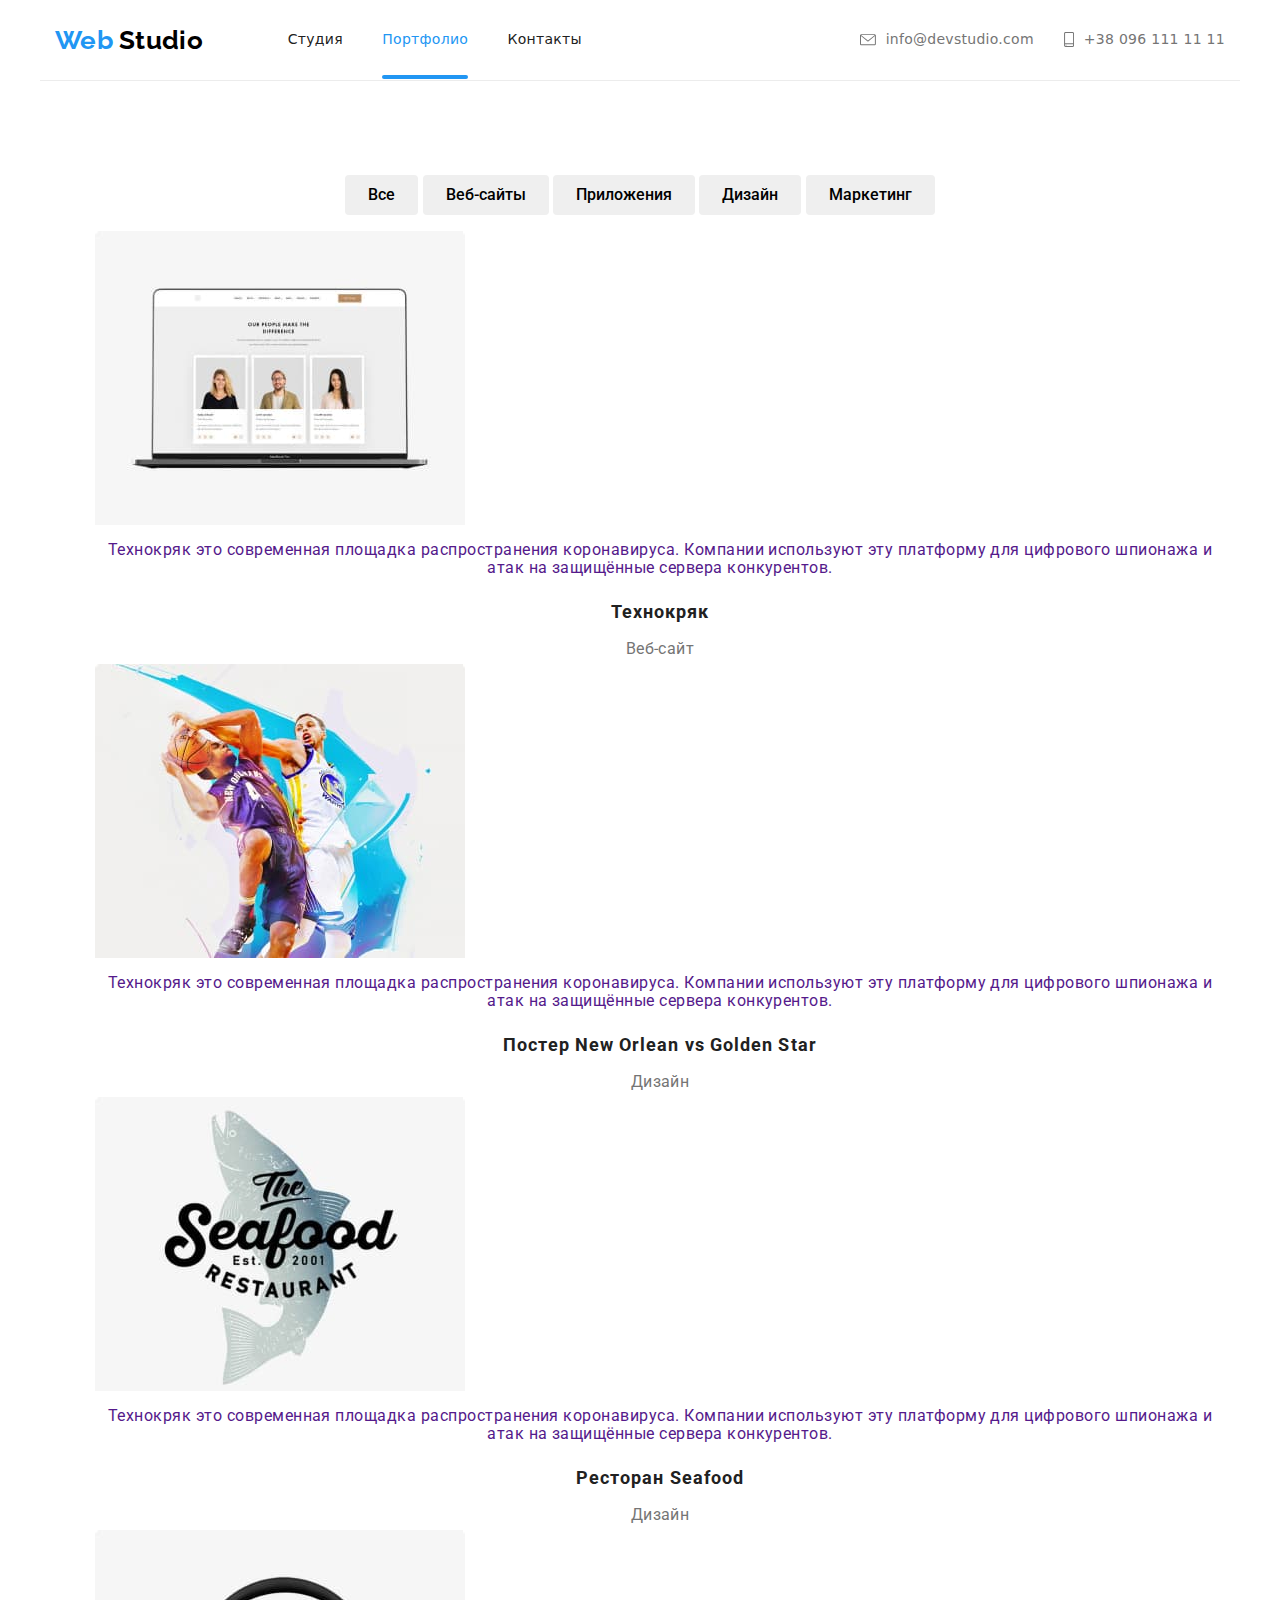
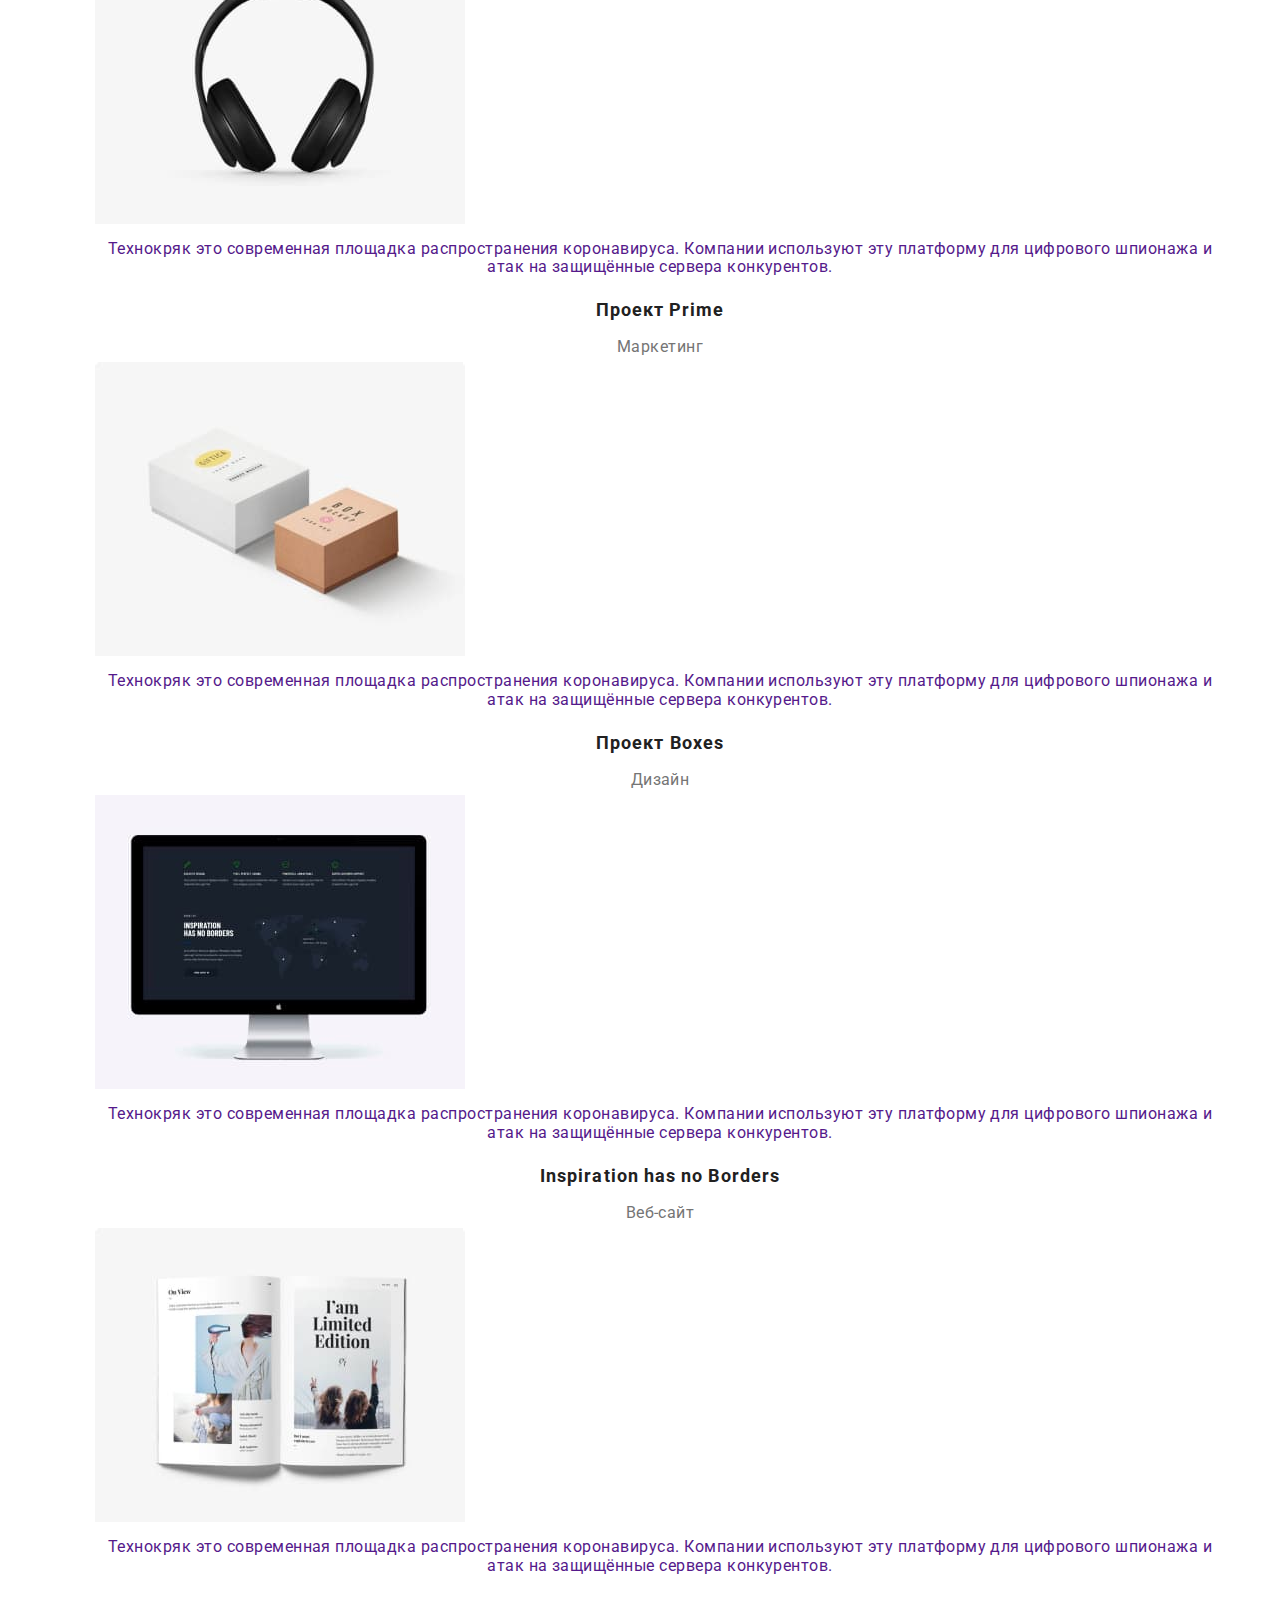
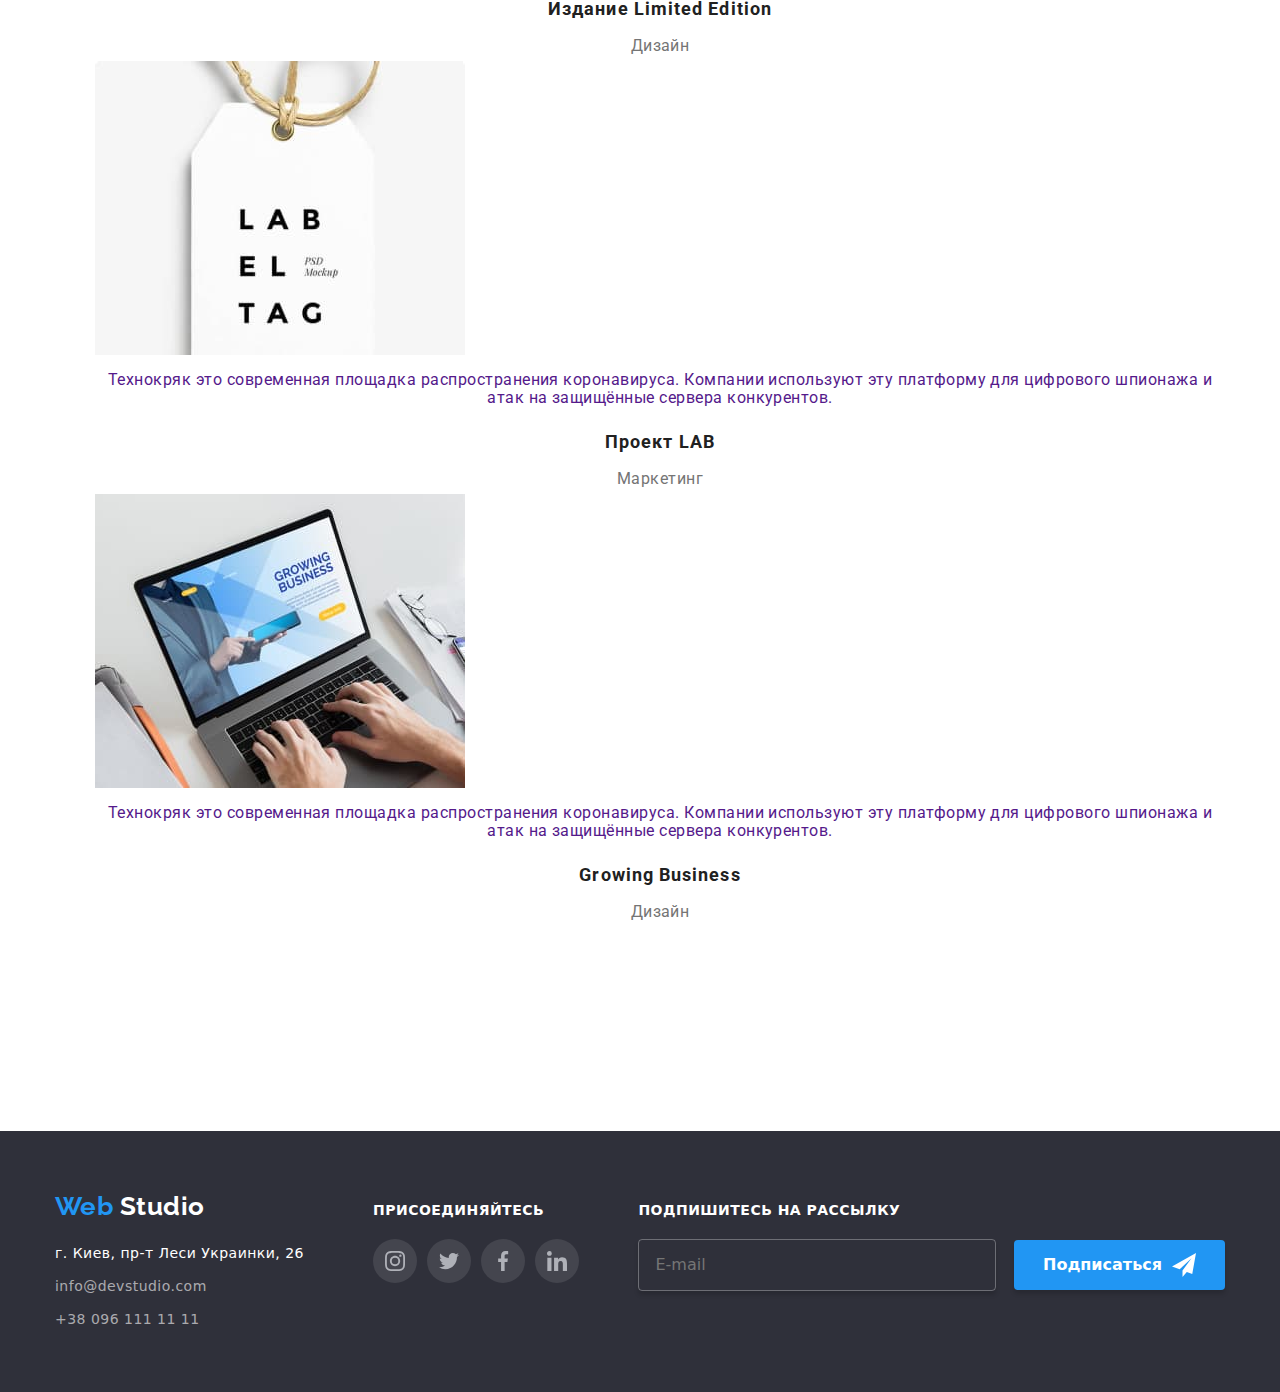
==== commit 4e9ca48f: "Правки по ховеру и фокусу" ====
--- a/portfolio.html
+++ b/portfolio.html
@@ -12,7 +12,7 @@
       rel="stylesheet"
       href="https://cdnjs.cloudflare.com/ajax/libs/modern-normalize/0.6.0/modern-normalize.min.css"
     />
-    <link rel="stylesheet" href="./css/styles.css" />
+    <link rel="stylesheet" href="./css/main.min.css" />
   </head>
   <body>
     <!--Шапка сайта-->
--- a/css/main.min.css
+++ b/css/main.min.css
@@ -0,0 +1,2 @@
+html{-webkit-box-sizing:border-box;box-sizing:border-box}*,*::before,*::after{-webkit-box-sizing:inherit;box-sizing:inherit}body{background-color:#fff;font-family:Roboto,sans-serif;letter-spacing:0.03em}img{display:block;max-width:100%;height:auto}a{text-decoration:none}ul{list-style:none}/*! modern-normalize v0.6.0 | MIT License | https://github.com/sindresorhus/modern-normalize */*,*::before,*::after{-webkit-box-sizing:border-box;box-sizing:border-box}:root{-moz-tab-size:4;-o-tab-size:4;tab-size:4}html{line-height:1.15;-webkit-text-size-adjust:100%}body{margin:0}body{font-family:system-ui,-apple-system,"Segoe UI",Roboto,Helvetica,Arial,sans-serif,"Apple Color Emoji","Segoe UI Emoji"}hr{height:0}abbr[title]{-webkit-text-decoration:underline dotted;text-decoration:underline dotted}b,strong{font-weight:bolder}code,kbd,samp,pre{font-family:ui-monospace, SFMono-Regular, Consolas, 'Liberation Mono', Menlo, monospace;font-size:1em}small{font-size:80%}sub,sup{font-size:75%;line-height:0;position:relative;vertical-align:baseline}sub{bottom:-0.25em}sup{top:-0.5em}button,input,optgroup,select,textarea{font-family:inherit;font-size:100%;line-height:1.15;margin:0}button,select{text-transform:none}button,[type='button'],[type='reset'],[type='submit']{-webkit-appearance:button}button::-moz-focus-inner,[type='button']::-moz-focus-inner,[type='reset']::-moz-focus-inner,[type='submit']::-moz-focus-inner{border-style:none;padding:0}button:-moz-focusring,[type='button']:-moz-focusring,[type='reset']:-moz-focusring,[type='submit']:-moz-focusring{outline:1px dotted ButtonText}fieldset{padding:0.35em 0.75em 0.625em}legend{padding:0}progress{vertical-align:baseline}[type='number']::-webkit-inner-spin-button,[type='number']::-webkit-outer-spin-button{height:auto}[type='search']{-webkit-appearance:textfield;outline-offset:-2px}[type='search']::-webkit-search-decoration{-webkit-appearance:none}::-webkit-file-upload-button{-webkit-appearance:button;font:inherit}summary{display:list-item}.main-index{background-color:#fff;font-family:Roboto,sans-serif;letter-spacing:0.03em}.main-portfolio{background-color:#fff;font-family:Roboto,sans-serif;letter-spacing:0.03em}.features,.work,.team,.clients{padding-top:94px}.header,.features__container,.work__container,.team__container,.clients__container,.footer__container{width:1200px;padding-left:15px;padding-right:15px;margin-left:auto;margin-right:auto}.work__title,.team__title,.clients__title{font-weight:700;font-size:36px;line-height:1.19;color:#212121;margin-top:0;margin-bottom:50px;text-align:center}.features .visually-hidden,.checkbox-hidden,.visually-hidden{position:absolute;width:1px;height:1px;margin:-1px;border:0;padding:0;clip:rect(0 0 0 0);overflow:hidden}.header .logo,.footer .logo{color:#2196f3;font-family:Raleway,sans-serif;font-weight:700;font-size:26px;line-height:1.19;-webkit-transition:color 250ms cubic-bezier(0.4, 0, 0.2, 1);transition:color 250ms cubic-bezier(0.4, 0, 0.2, 1)}.header .logo:focus,.footer .logo:focus{border:2px solid #2196f3;border-radius:4px;outline:none}.header{letter-spacing:0.02em;font-weight:500;font-size:14px;line-height:1.14;display:-webkit-box;display:-ms-flexbox;display:flex;-webkit-box-align:center;-ms-flex-align:center;align-items:center;border-bottom:1px solid #ececec}.header .logo__studio{color:#000000}.header-nav{margin-right:auto;margin-left:85px}.header-nav__list{width:294px;display:-webkit-box;display:-ms-flexbox;display:flex;-webkit-box-pack:justify;-ms-flex-pack:justify;justify-content:space-between;padding-left:0px;margin:0}.header-nav__item{padding-top:32px;padding-bottom:32px}.header-nav__link{position:relative;color:#212121;-webkit-transition:color 250ms cubic-bezier(0.4, 0, 0.2, 1);transition:color 250ms cubic-bezier(0.4, 0, 0.2, 1);padding-bottom:32px}.header-nav__link:hover,.header-nav__link:focus,.header-nav__link--active{color:#2196f3}.header-nav__link:focus{border:2px solid #2196f3;border-radius:4px;outline:none}.header-nav__link--active::before{content:'';position:absolute;bottom:0;display:inline-block;width:100%;height:4px;background-color:#2196f3;border-radius:2px}.header-address{display:-webkit-inline-box;display:-ms-inline-flexbox;display:inline-flex;-webkit-box-align:center;-ms-flex-align:center;align-items:center}.header-address__link{color:#757575;font-style:normal;display:-webkit-inline-box;display:-ms-inline-flexbox;display:inline-flex;-webkit-box-align:center;-ms-flex-align:center;align-items:center;-webkit-transition:color 250ms cubic-bezier(0.4, 0, 0.2, 1);transition:color 250ms cubic-bezier(0.4, 0, 0.2, 1)}.header-address__link:hover,.header-address__link:focus{color:#2196f3}.header-address__link:focus{border:2px solid #2196f3;border-radius:4px;outline:none}.header-address__link--mail{margin-right:30px}.address-icon{fill:#757575;margin-right:10px;-webkit-transition:fill 250ms cubic-bezier(0.4, 0, 0.2, 1);transition:fill 250ms cubic-bezier(0.4, 0, 0.2, 1)}.header-address__link:hover .address-icon,.header-address__link:focus .address-icon{fill:#2196f3}.hero__button:focus,.modal__send-btn:focus,.footer-folow__button:focus{border:2px solid #2196f3;border-radius:4px;outline:none}.hero{margin-left:auto;margin-right:auto;background-image:-webkit-gradient(linear, left top, right top, from(rgba(47,48,58,0.8)), to(rgba(47,48,58,0.8))),url("../images/fonpic-opti.jpg");background-image:linear-gradient(to right, rgba(47,48,58,0.8), rgba(47,48,58,0.8)),url("../images/fonpic-opti.jpg");background-repeat:no-repeat;background-position:center;background-size:cover;max-width:1600px;min-height:600px;display:-webkit-box;display:-ms-flexbox;display:flex;-webkit-box-pack:center;-ms-flex-pack:center;justify-content:center;-webkit-box-align:center;-ms-flex-align:center;align-items:center}.hero__container{text-align:center}.hero__title{font-weight:900;font-size:44px;line-height:1.36;color:#fff;margin-top:0;margin-bottom:0;margin-left:auto;margin-right:auto;letter-spacing:0.06em;max-width:700px}.hero__button,.modal__send-btn{display:inline-block;padding:10px 32px;margin-top:30px;border:none;border-radius:4px;font-weight:700;font-size:16px;line-height:1.88;color:#fff;background-color:#2196f3;-webkit-box-shadow:0px 4px 4px rgba(0,0,0,0.15);box-shadow:0px 4px 4px rgba(0,0,0,0.15)}.features__title{margin-top:0;margin-bottom:0}.features__list{margin:0;padding:0;display:-webkit-box;display:-ms-flexbox;display:flex}.features__item{margin:0px;width:calc((100% - 3 * 30px) / 4)}.features__item:not(:last-child){margin-right:30px}.features .features-box{width:270px;height:120px;display:-webkit-box;display:-ms-flexbox;display:flex;-webkit-box-pack:center;-ms-flex-pack:center;justify-content:center;-webkit-box-align:center;-ms-flex-align:center;align-items:center;background-color:#f5f4fa;border-radius:4px}.features__icon{width:70px;height:70px}.features__text{font-weight:400;font-size:14px;line-height:1.71;color:#757575;margin:0px}.work__list{-webkit-box-pack:center;-ms-flex-pack:center;justify-content:center;padding-left:0px;margin-top:50px;margin-bottom:0;display:-webkit-box;display:-ms-flexbox;display:flex;text-align:center}.work__item{width:calc((100% - 2 * 30px) / 3);position:relative}.work__item:not(:last-child){margin-right:30px}.work__box{position:absolute;bottom:0;display:-webkit-box;display:-ms-flexbox;display:flex;-webkit-box-pack:center;-ms-flex-pack:center;justify-content:center;-webkit-box-align:center;-ms-flex-align:center;align-items:center;width:100%;height:70px;background:rgba(47,48,58,0.8)}.work__subtitle{margin:0;font-weight:700;font-size:14px;line-height:1.14;text-transform:uppercase;color:#fff}.team__title{margin-top:0}.team__list{display:-webkit-box;display:-ms-flexbox;display:flex;-webkit-box-pack:center;-ms-flex-pack:center;justify-content:center;margin-top:0px;padding-left:0px;font-size:0}.team__item{width:calc((100% - 3 * 30px) / 4);-webkit-box-shadow:0px 2px 1px rgba(0,0,0,0.2),0px 1px 1px rgba(0,0,0,0.14),0px 1px 3px rgba(0,0,0,0.12);box-shadow:0px 2px 1px rgba(0,0,0,0.2),0px 1px 1px rgba(0,0,0,0.14),0px 1px 3px rgba(0,0,0,0.12);border-bottom-left-radius:4px;border-bottom-right-radius:4px}.team__item:not(:last-child){margin-right:30px}.team__subtitle{font-weight:500;color:#212121;margin-top:30px}.team__text{font-weight:400;color:#757575;margin-top:10px}.team__subtitle,.team__text{font-size:16px;line-height:1.19;margin-bottom:0;text-align:center}.soc-links{padding-left:0px;margin-top:16px;margin-bottom:24px;display:-webkit-inline-box;display:-ms-inline-flexbox;display:inline-flex;-webkit-box-pack:center;-ms-flex-pack:center;justify-content:center;-webkit-box-align:center;-ms-flex-align:center;align-items:center;width:100%}.soc-links__item:not(:last-child){margin-right:10px}.soc-links__item{width:44px;height:44px}.soc-links__icon{width:20px;height:20px;border:none;fill:#afb1b8;-webkit-transition:fill 250ms cubic-bezier(0.4, 0, 0.2, 1);transition:fill 250ms cubic-bezier(0.4, 0, 0.2, 1)}.soc-links .soc-link{width:100%;height:100%;display:-webkit-inline-box;display:-ms-inline-flexbox;display:inline-flex;-webkit-box-pack:center;-ms-flex-pack:center;justify-content:center;-webkit-box-align:center;-ms-flex-align:center;align-items:center;border-radius:50%;-webkit-transition:background-color 250ms cubic-bezier(0.4, 0, 0.2, 1);transition:background-color 250ms cubic-bezier(0.4, 0, 0.2, 1)}.soc-links .soc-link:hover,.soc-links .soc-link:focus{background-color:#2196f3}.soc-links .soc-link:focus{outline:none}.soc-links .soc-link:hover .soc-links__icon,.soc-links .soc-link:focus .soc-links__icon{fill:#fff}.soc-links .soc-link:focus{color:#2196f3}.clients__list{display:-webkit-box;display:-ms-flexbox;display:flex;-webkit-box-align:center;-ms-flex-align:center;align-items:center;margin-top:0;margin-bottom:0;padding-left:0px}.clients__item{width:calc((100% - 5 * 30px) / 6);height:90px}.clients__item:not(:last-child){margin-right:30px}.clients__link{width:100%;height:100%;font-size:0;display:-webkit-box;display:-ms-flexbox;display:flex;-webkit-box-pack:center;-ms-flex-pack:center;justify-content:center;-webkit-box-align:center;-ms-flex-align:center;align-items:center;border:1px solid #afb1b8;border-radius:4px;-webkit-transition:border 250ms cubic-bezier(0.4, 0, 0.2, 1);transition:border 250ms cubic-bezier(0.4, 0, 0.2, 1)}.clients__link:hover{border:1px solid #2196f3;color:#2196f3;fill:#2196f3}.clients__link:focus{border:2px solid #2196f3;border-radius:4px;outline:none}.clients__icon{fill:#afb1b8;-webkit-transition:fill 250ms cubic-bezier(0.4, 0, 0.2, 1);transition:fill 250ms cubic-bezier(0.4, 0, 0.2, 1)}.clients__icon--one{width:45px;height:50px}.clients__icon--two{width:40px;height:52px}.clients__icon--three{width:41px;height:43px}.clients__icon--four{width:80px;height:43px}.clients__icon--five{width:59px;height:47px}.clients__icon--six{width:89px;height:46px}.clients__link:hover .clients__icon,.clients__link:focus .clients__icon{fill:#2196f3}.footer{margin-top:94px;background-color:#2f303a}.footer__container{padding-top:60px;padding-bottom:60px;display:-webkit-box;display:-ms-flexbox;display:flex;-webkit-box-align:baseline;-ms-flex-align:baseline;align-items:baseline}.footer__container .logo__studio--inverse{margin-top:0;margin-bottom:10px;color:#fff}.footer__container .footer-address-cont{-webkit-box-orient:vertical;-webkit-box-direction:normal;-ms-flex-direction:column;flex-direction:column}.footer__container .footer-address-cont .address{font-weight:400;font-size:14px;line-height:1.71;font-style:normal;display:-webkit-box;display:-ms-flexbox;display:flex;-webkit-box-orient:vertical;-webkit-box-direction:normal;-ms-flex-direction:column;flex-direction:column;color:#fff;margin-top:20px}.footer__container .footer-address-cont .address__link{color:rgba(255,255,255,0.6);-webkit-transition:color 250ms cubic-bezier(0.4, 0, 0.2, 1);transition:color 250ms cubic-bezier(0.4, 0, 0.2, 1)}.footer__container .footer-address-cont .address__link:focus{border:2px solid #2196f3;border-radius:4px;outline:none}.footer__container .footer-address-cont .address__link--email{margin-top:9px;margin-bottom:9px}.footer__container .footer-soc-links{padding:0;margin-left:69px;font-size:0}.footer__container .footer-soc-links__title{font-weight:700;font-size:14px;line-height:1.14;text-transform:uppercase;padding:0;margin-top:0;margin-bottom:20px;color:#fff}.footer__container .soc-links--footer{margin:0}.footer__container .soc-links--footer .soc-links__item--footer{background-color:rgba(255,255,255,0.1);border-radius:50%}.footer__container .soc-links--footer__icon--footer{fill:#fff}.footer__container .hero__button:focus,.footer__container .modal__send-btn:focus,.footer__container .footer-folow__button:focus{border:2px solid #2196f3;border-radius:4px;outline:none}.footer__container .footer-folow{margin-left:auto}.footer__container .footer-folow__title{font-weight:700;font-size:14px;line-height:1.14;text-transform:uppercase;padding:0;margin-bottom:20px;color:#fff}.footer__container .footer-folow__input{width:358px;font-weight:400;font-size:16px;line-height:1.25;color:rgba(255,255,255,0.6);background-color:transparent;margin-top:20px;padding:15px 16px;border:1px solid rgba(255,255,255,0.3);border-radius:4px;-webkit-box-shadow:0px 4px 4px rgba(0,0,0,0.15);box-shadow:0px 4px 4px rgba(0,0,0,0.15)}.footer__container .footer-folow__input:focus{border:2px solid #2196f3;border-radius:4px;outline:none}.footer__container .footer-folow__button{display:inline-block;padding:10px 29px;margin-top:30px;border:none;border-radius:4px;font-weight:700;font-size:16px;line-height:1.88;color:#fff;background-color:#2196f3;-webkit-box-shadow:0px 4px 4px rgba(0,0,0,0.15);box-shadow:0px 4px 4px rgba(0,0,0,0.15);display:-webkit-inline-box;display:-ms-inline-flexbox;display:inline-flex;-webkit-box-align:center;-ms-flex-align:center;align-items:center;margin-top:0;margin-left:12px}.footer__container .footer-folow__button .icon-send{margin-left:10px;fill:#fff}.backdrop{position:fixed;top:0;left:0;width:100%;height:100%;background-color:rgba(0,0,0,0.2);opacity:1;visibility:visible;-webkit-transition:opacity 250ms cubic-bezier(0.4, 0, 0.2, 1);transition:opacity 250ms cubic-bezier(0.4, 0, 0.2, 1)}.backdrop--is-hidden{opacity:0;pointer-events:none;visibility:hidden}.modal .backdrop--is-hidden{top:50%;left:50%;-webkit-transform:translate(-50%, -50%) scale(0.1);transform:translate(-50%, -50%) scale(0.1)}.modal{position:absolute;top:50%;left:50%;-webkit-transform:translate(-50%, -50%) scale(1);transform:translate(-50%, -50%) scale(1);width:528px;height:580px;padding:40px;background-color:#fff;-webkit-box-shadow:0px 2px 1px rgba(0,0,0,0.2),0px 1px 1px rgba(0,0,0,0.14),0px 1px 3px rgba(0,0,0,0.12);box-shadow:0px 2px 1px rgba(0,0,0,0.2),0px 1px 1px rgba(0,0,0,0.14),0px 1px 3px rgba(0,0,0,0.12);border-radius:4px;-webkit-transition:-webkit-transform 250ms cubic-bezier(0.4, 0, 0.2, 1);transition:-webkit-transform 250ms cubic-bezier(0.4, 0, 0.2, 1);transition:transform 250ms cubic-bezier(0.4, 0, 0.2, 1);transition:transform 250ms cubic-bezier(0.4, 0, 0.2, 1), -webkit-transform 250ms cubic-bezier(0.4, 0, 0.2, 1)}.modal__close-icon{border:none;padding:0;margin:0;border:none;--color3: rgba(0, 0, 0, 0.1);display:-webkit-box;display:-ms-flexbox;display:flex;-webkit-box-pack:center;-ms-flex-pack:center;justify-content:center;-webkit-box-align:center;-ms-flex-align:center;align-items:center}.modal__title{min-width:449px;font-weight:700;font-size:20px;line-height:1.15;text-align:center;margin:0 0 30px}.modal__send-btn{padding:10px 55px;display:block;margin-left:auto;margin-right:auto}.modal__input{width:100%;height:40px;padding:12px 18px 12px 42px;margin:0;border:1px solid rgba(33,33,33,0.2);border-radius:4px;outline:0px}.modal__input:focus{border-color:#2196f3}.modal__input--comment{padding:12px 16px;resize:none;height:100%;margin-bottom:0}.modal__item-check{margin-top:20px;margin-bottom:30px;font-family:Roboto;font-weight:400;font-size:14px;line-height:1.71;color:#757575}.modal__label-check{display:-webkit-box;display:-ms-flexbox;display:flex;-webkit-box-align:center;-ms-flex-align:center;align-items:center;-webkit-box-pack:center;-ms-flex-pack:center;justify-content:center}.modal__close-btn{position:absolute;top:8px;right:8px;width:30px;height:30px;padding:0;margin:0;background-color:transparent;border:none}.modal__close-btn:hover{fill:#2196f3;--color2: $accent-color}.modal__check-icon{display:inline-block;margin-right:5px;width:15px;height:16px;border:2px solid black;border-radius:20%;-webkit-transition:checked 250ms cubic-bezier(0.4, 0, 0.2, 1);transition:checked 250ms cubic-bezier(0.4, 0, 0.2, 1)}.checkbox-hidden:checked+.modal__check-icon{background-color:#2196f3;border-color:#2196f3;background-image:url(../images/modal-check.svg);background-size:contain;background-origin:border-box}.modal__box-icon{position:absolute;display:inline-block;top:50%;left:16px;-webkit-transform:translateY(-50%);transform:translateY(-50%);-webkit-transition:-webkit-transform 250ms cubic-bezier(0.4, 0, 0.2, 1);transition:-webkit-transform 250ms cubic-bezier(0.4, 0, 0.2, 1);transition:transform 250ms cubic-bezier(0.4, 0, 0.2, 1);transition:transform 250ms cubic-bezier(0.4, 0, 0.2, 1), -webkit-transform 250ms cubic-bezier(0.4, 0, 0.2, 1);pointer-events:none}.modal__check-link{text-decoration:underline}.modal__input:focus{color:#2196f3}.modal-item{position:relative}.modal-item:not(:last-child){margin-bottom:28px}.modal-item--comment{position:relative;height:120px}.modal__label{position:absolute;top:50%;left:42px;display:inline-block;-webkit-transform:translateY(-50%);transform:translateY(-50%);font-weight:400;font-size:14px;line-height:1.14px;letter-spacing:0.01em;color:#757575;-webkit-transition:-webkit-transform 250ms cubic-bezier(0.4, 0, 0.2, 1);transition:-webkit-transform 250ms cubic-bezier(0.4, 0, 0.2, 1);transition:transform 250ms cubic-bezier(0.4, 0, 0.2, 1);transition:transform 250ms cubic-bezier(0.4, 0, 0.2, 1), -webkit-transform 250ms cubic-bezier(0.4, 0, 0.2, 1)}.modal-item:focus-within .modal__label,.modal__input:not(:placeholder-shown)+.modal__label{-webkit-transform:translateX(-26px) translateY(-32px);transform:translateX(-26px) translateY(-32px);fill:#2196f3;color:#2196f3}.modal__label--comment{top:20px;left:16px}.modal-item--comment:focus-within .modal__label,.modal__input--comment:not(:placeholder-shown)+.modal__label{-webkit-transform:translateY(-32px);transform:translateY(-32px)}.modal-item-icon{fill:#212121}.modal-item:focus-within .modal-item-icon{fill:#2196f3;color:#2196f3}.filter{padding-top:94px;padding-bottom:94px}.filter__buttons{width:1200px;padding-left:15px;padding-right:15px;text-align:center;-webkit-box-pack:center;-ms-flex-pack:center;justify-content:center;margin-left:auto;margin-right:auto}.filter__btn{font-weight:500;font-size:16px;line-height:1.63;text-align:center;display:inline-block;border-radius:4px;padding:6px 22px;border:1px solid transparent;-webkit-transition:background-color 250ms cubic-bezier(0.4, 0, 0.2, 1),color 250ms cubic-bezier(0.4, 0, 0.2, 1);transition:background-color 250ms cubic-bezier(0.4, 0, 0.2, 1),color 250ms cubic-bezier(0.4, 0, 0.2, 1)}.filter__btn:hover,.filter__btn:focus{background-color:#2196f3;color:#fff;-webkit-box-shadow:0px 2px 2px rgba(0,0,0,0.12),0px 1px 2px rgba(0,0,0,0.08),0px 3px 1px rgba(0,0,0,0.1);box-shadow:0px 2px 2px rgba(0,0,0,0.12),0px 1px 2px rgba(0,0,0,0.08),0px 3px 1px rgba(0,0,0,0.1)}.section-title-item{font-weight:700;font-size:18px;line-height:2;letter-spacing:0.06em;color:#212121;margin-top:0;margin-bottom:4px}.section-text-item{font-weight:400;font-size:16px;line-height:1.88;color:#757575;margin:0}
+/*# sourceMappingURL=main.min.css.map */